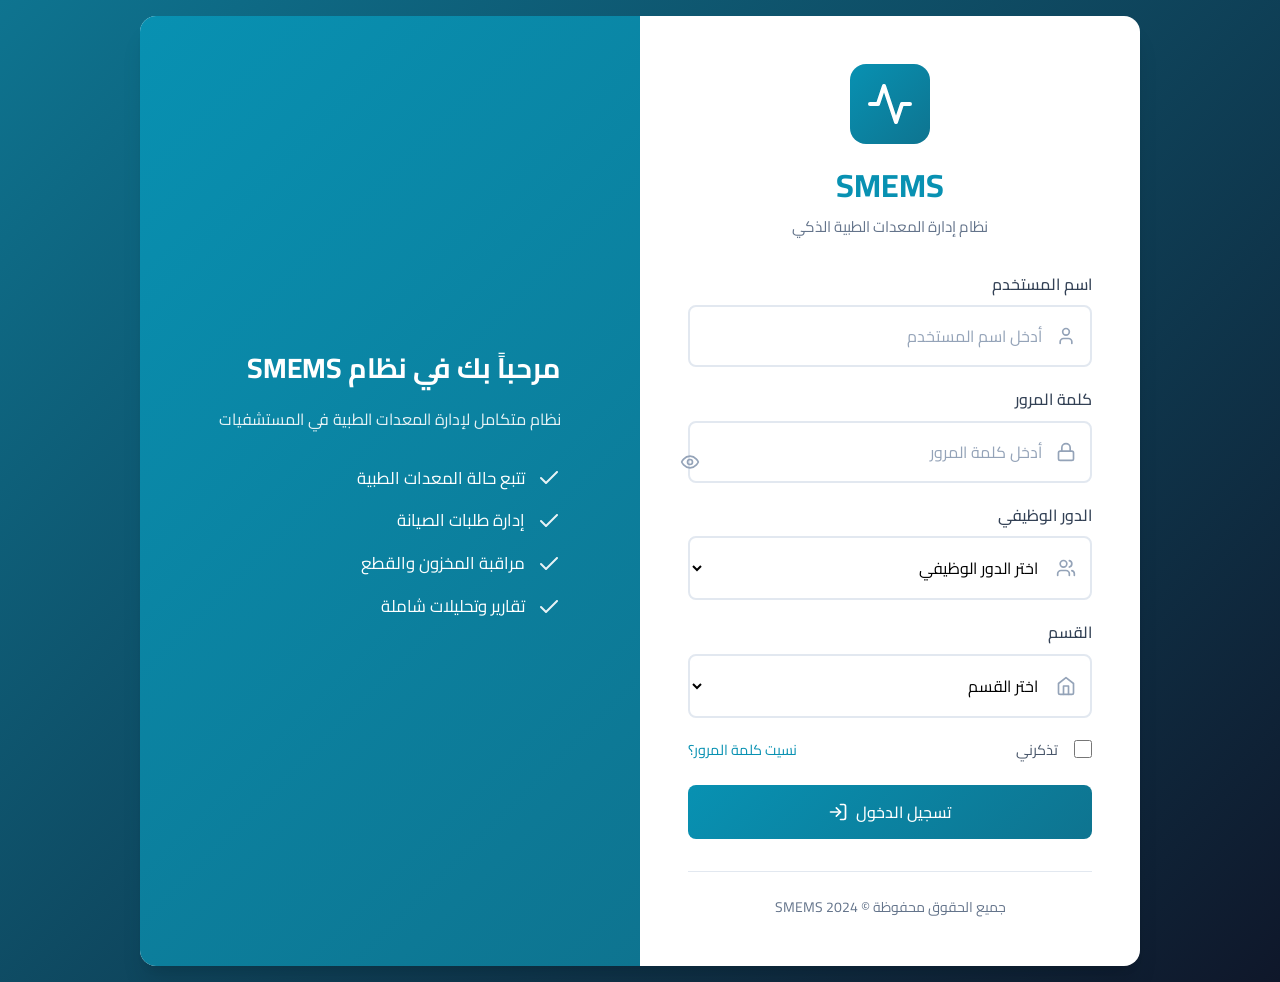
==== b_2g95BIPYemA/public/index.html @ 540f0606 "Add files via upload" ====
<!DOCTYPE html>
<html lang="ar" dir="rtl">
<head>
    <meta charset="UTF-8">
    <meta name="viewport" content="width=device-width, initial-scale=1.0">
    <title>SMEMS - نظام إدارة المعدات الطبية الذكي</title>
    <link rel="stylesheet" href="style.css">
    <link href="https://fonts.googleapis.com/css2?family=Cairo:wght@300;400;500;600;700&display=swap" rel="stylesheet">
</head>
<body class="login-page">
    <div class="login-container">
        <div class="login-card">
            <div class="login-header">
                <div class="logo">
                    <svg xmlns="http://www.w3.org/2000/svg" width="48" height="48" viewBox="0 0 24 24" fill="none" stroke="currentColor" stroke-width="2" stroke-linecap="round" stroke-linejoin="round">
                        <path d="M22 12h-4l-3 9L9 3l-3 9H2"/>
                    </svg>
                </div>
                <h1>SMEMS</h1>
                <p>نظام إدارة المعدات الطبية الذكي</p>
            </div>
            
            <form id="loginForm" class="login-form">
                <div class="form-group">
                    <label for="username">اسم المستخدم</label>
                    <div class="input-wrapper">
                        <svg xmlns="http://www.w3.org/2000/svg" width="20" height="20" viewBox="0 0 24 24" fill="none" stroke="currentColor" stroke-width="2" stroke-linecap="round" stroke-linejoin="round">
                            <path d="M19 21v-2a4 4 0 0 0-4-4H9a4 4 0 0 0-4 4v2"/>
                            <circle cx="12" cy="7" r="4"/>
                        </svg>
                        <input type="text" id="username" name="username" placeholder="أدخل اسم المستخدم" required>
                    </div>
                </div>
                
                <div class="form-group">
                    <label for="password">كلمة المرور</label>
                    <div class="input-wrapper">
                        <svg xmlns="http://www.w3.org/2000/svg" width="20" height="20" viewBox="0 0 24 24" fill="none" stroke="currentColor" stroke-width="2" stroke-linecap="round" stroke-linejoin="round">
                            <rect width="18" height="11" x="3" y="11" rx="2" ry="2"/>
                            <path d="M7 11V7a5 5 0 0 1 10 0v4"/>
                        </svg>
                        <input type="password" id="password" name="password" placeholder="أدخل كلمة المرور" required>
                        <button type="button" class="toggle-password" onclick="togglePassword()">
                            <svg xmlns="http://www.w3.org/2000/svg" width="20" height="20" viewBox="0 0 24 24" fill="none" stroke="currentColor" stroke-width="2" stroke-linecap="round" stroke-linejoin="round" class="eye-icon">
                                <path d="M2 12s3-7 10-7 10 7 10 7-3 7-10 7-10-7-10-7Z"/>
                                <circle cx="12" cy="12" r="3"/>
                            </svg>
                        </button>
                    </div>
                </div>
                
                <div class="form-group">
                    <label for="role">الدور الوظيفي</label>
                    <div class="input-wrapper">
                        <svg xmlns="http://www.w3.org/2000/svg" width="20" height="20" viewBox="0 0 24 24" fill="none" stroke="currentColor" stroke-width="2" stroke-linecap="round" stroke-linejoin="round">
                            <path d="M16 21v-2a4 4 0 0 0-4-4H6a4 4 0 0 0-4 4v2"/>
                            <circle cx="9" cy="7" r="4"/>
                            <path d="M22 21v-2a4 4 0 0 0-3-3.87"/>
                            <path d="M16 3.13a4 4 0 0 1 0 7.75"/>
                        </svg>
                        <select id="role" name="role" required>
                            <option value="">اختر الدور الوظيفي</option>
                            <option value="medical_staff">الطاقم الطبي</option>
                            <option value="engineer">مهندس الصيانة</option>
                            <option value="admin">مدير النظام</option>
                            <option value="inventory_manager">مدير المخزون</option>
                        </select>
                    </div>
                </div>
                
                <div class="form-group">
                    <label for="department">القسم</label>
                    <div class="input-wrapper">
                        <svg xmlns="http://www.w3.org/2000/svg" width="20" height="20" viewBox="0 0 24 24" fill="none" stroke="currentColor" stroke-width="2" stroke-linecap="round" stroke-linejoin="round">
                            <path d="M3 9l9-7 9 7v11a2 2 0 0 1-2 2H5a2 2 0 0 1-2-2z"/>
                            <polyline points="9 22 9 12 15 12 15 22"/>
                        </svg>
                        <select id="department" name="department" required>
                            <option value="">اختر القسم</option>
                            <option value="cardiology">قسم القلب</option>
                            <option value="radiology">قسم الأشعة</option>
                            <option value="icu">العناية المركزة</option>
                            <option value="emergency">الطوارئ</option>
                            <option value="surgery">الجراحة</option>
                            <option value="laboratory">المختبر</option>
                        </select>
                    </div>
                </div>
                
                <div class="form-options">
                    <label class="checkbox-wrapper">
                        <input type="checkbox" id="remember">
                        <span class="checkmark"></span>
                        تذكرني
                    </label>
                    <a href="#" class="forgot-password">نسيت كلمة المرور؟</a>
                </div>
                
                <button type="submit" class="btn btn-primary btn-block">
                    <span>تسجيل الدخول</span>
                    <svg xmlns="http://www.w3.org/2000/svg" width="20" height="20" viewBox="0 0 24 24" fill="none" stroke="currentColor" stroke-width="2" stroke-linecap="round" stroke-linejoin="round">
                        <path d="M15 3h4a2 2 0 0 1 2 2v14a2 2 0 0 1-2 2h-4"/>
                        <polyline points="10 17 15 12 10 7"/>
                        <line x1="15" x2="3" y1="12" y2="12"/>
                    </svg>
                </button>
            </form>
            
            <div class="login-footer">
                <p>جميع الحقوق محفوظة &copy; 2024 SMEMS</p>
            </div>
        </div>
        
        <div class="login-info">
            <div class="info-content">
                <h2>مرحباً بك في نظام SMEMS</h2>
                <p>نظام متكامل لإدارة المعدات الطبية في المستشفيات</p>
                <ul class="features-list">
                    <li>
                        <svg xmlns="http://www.w3.org/2000/svg" width="24" height="24" viewBox="0 0 24 24" fill="none" stroke="currentColor" stroke-width="2" stroke-linecap="round" stroke-linejoin="round">
                            <polyline points="20 6 9 17 4 12"/>
                        </svg>
                        <span>تتبع حالة المعدات الطبية</span>
                    </li>
                    <li>
                        <svg xmlns="http://www.w3.org/2000/svg" width="24" height="24" viewBox="0 0 24 24" fill="none" stroke="currentColor" stroke-width="2" stroke-linecap="round" stroke-linejoin="round">
                            <polyline points="20 6 9 17 4 12"/>
                        </svg>
                        <span>إدارة طلبات الصيانة</span>
                    </li>
                    <li>
                        <svg xmlns="http://www.w3.org/2000/svg" width="24" height="24" viewBox="0 0 24 24" fill="none" stroke="currentColor" stroke-width="2" stroke-linecap="round" stroke-linejoin="round">
                            <polyline points="20 6 9 17 4 12"/>
                        </svg>
                        <span>مراقبة المخزون والقطع</span>
                    </li>
                    <li>
                        <svg xmlns="http://www.w3.org/2000/svg" width="24" height="24" viewBox="0 0 24 24" fill="none" stroke="currentColor" stroke-width="2" stroke-linecap="round" stroke-linejoin="round">
                            <polyline points="20 6 9 17 4 12"/>
                        </svg>
                        <span>تقارير وتحليلات شاملة</span>
                    </li>
                </ul>
            </div>
        </div>
    </div>
    
    <div id="toast" class="toast"></div>
    
    <script src="apiService.js"></script>
    <script src="script.js"></script>
</body>
</html>
---- b_2g95BIPYemA/public/style.css ----
/**
 * SMEMS - Smart Medical Equipment Management System
 * Main Stylesheet
 */

/* ==================== CSS VARIABLES ==================== */
:root {
    /* Primary Colors */
    --primary-color: #0891b2;
    --primary-dark: #0e7490;
    --primary-light: #22d3ee;
    
    /* Secondary Colors */
    --secondary-color: #64748b;
    --secondary-dark: #475569;
    --secondary-light: #94a3b8;
    
    /* Status Colors */
    --success-color: #10b981;
    --success-light: #d1fae5;
    --warning-color: #f59e0b;
    --warning-light: #fef3c7;
    --danger-color: #ef4444;
    --danger-light: #fee2e2;
    --info-color: #3b82f6;
    --info-light: #dbeafe;
    
    /* Neutral Colors */
    --white: #ffffff;
    --gray-50: #f8fafc;
    --gray-100: #f1f5f9;
    --gray-200: #e2e8f0;
    --gray-300: #cbd5e1;
    --gray-400: #94a3b8;
    --gray-500: #64748b;
    --gray-600: #475569;
    --gray-700: #334155;
    --gray-800: #1e293b;
    --gray-900: #0f172a;
    
    /* Layout */
    --sidebar-width: 280px;
    --sidebar-collapsed-width: 80px;
    --header-height: 70px;
    
    /* Typography */
    --font-family: 'Cairo', sans-serif;
    
    /* Shadows */
    --shadow-sm: 0 1px 2px 0 rgb(0 0 0 / 0.05);
    --shadow: 0 1px 3px 0 rgb(0 0 0 / 0.1), 0 1px 2px -1px rgb(0 0 0 / 0.1);
    --shadow-md: 0 4px 6px -1px rgb(0 0 0 / 0.1), 0 2px 4px -2px rgb(0 0 0 / 0.1);
    --shadow-lg: 0 10px 15px -3px rgb(0 0 0 / 0.1), 0 4px 6px -4px rgb(0 0 0 / 0.1);
    --shadow-xl: 0 20px 25px -5px rgb(0 0 0 / 0.1), 0 8px 10px -6px rgb(0 0 0 / 0.1);
    
    /* Border Radius */
    --radius-sm: 4px;
    --radius: 8px;
    --radius-md: 12px;
    --radius-lg: 16px;
    --radius-xl: 24px;
    
    /* Transitions */
    --transition-fast: 150ms ease;
    --transition: 200ms ease;
    --transition-slow: 300ms ease;
}

/* ==================== RESET & BASE ==================== */
*, *::before, *::after {
    box-sizing: border-box;
    margin: 0;
    padding: 0;
}

html {
    font-size: 16px;
    scroll-behavior: smooth;
}

body {
    font-family: var(--font-family);
    background-color: var(--gray-100);
    color: var(--gray-800);
    line-height: 1.6;
    min-height: 100vh;
}

a {
    text-decoration: none;
    color: inherit;
}

ul, ol {
    list-style: none;
}

img {
    max-width: 100%;
    height: auto;
}

button {
    font-family: inherit;
    cursor: pointer;
    border: none;
    background: none;
}

input, select, textarea {
    font-family: inherit;
    font-size: inherit;
}

/* ==================== UTILITY CLASSES ==================== */
.text-center { text-align: center; }
.text-right { text-align: right; }
.text-left { text-align: left; }

.font-bold { font-weight: 700; }
.font-semibold { font-weight: 600; }
.font-medium { font-weight: 500; }

.text-sm { font-size: 0.875rem; }
.text-lg { font-size: 1.125rem; }
.text-xl { font-size: 1.25rem; }
.text-2xl { font-size: 1.5rem; }

.text-primary { color: var(--primary-color); }
.text-success { color: var(--success-color); }
.text-warning { color: var(--warning-color); }
.text-danger { color: var(--danger-color); }
.text-muted { color: var(--gray-500); }

.mb-1 { margin-bottom: 0.25rem; }
.mb-2 { margin-bottom: 0.5rem; }
.mb-3 { margin-bottom: 0.75rem; }
.mb-4 { margin-bottom: 1rem; }
.mb-6 { margin-bottom: 1.5rem; }
.mb-8 { margin-bottom: 2rem; }

.mt-1 { margin-top: 0.25rem; }
.mt-2 { margin-top: 0.5rem; }
.mt-3 { margin-top: 0.75rem; }
.mt-4 { margin-top: 1rem; }

.flex { display: flex; }
.flex-col { flex-direction: column; }
.items-center { align-items: center; }
.justify-center { justify-content: center; }
.justify-between { justify-content: space-between; }
.gap-2 { gap: 0.5rem; }
.gap-3 { gap: 0.75rem; }
.gap-4 { gap: 1rem; }

.hidden { display: none !important; }

/* ==================== LOGIN PAGE ==================== */
.login-page {
    min-height: 100vh;
    display: flex;
    align-items: center;
    justify-content: center;
    background: linear-gradient(135deg, var(--primary-dark) 0%, var(--gray-900) 100%);
    padding: 1rem;
}

.login-container {
    display: flex;
    width: 100%;
    max-width: 1000px;
    background: var(--white);
    border-radius: var(--radius-lg);
    box-shadow: var(--shadow-xl);
    overflow: hidden;
}

.login-card {
    flex: 1;
    padding: 3rem;
    display: flex;
    flex-direction: column;
}

.login-header {
    text-align: center;
    margin-bottom: 2rem;
}

.login-header .logo {
    width: 80px;
    height: 80px;
    background: linear-gradient(135deg, var(--primary-color) 0%, var(--primary-dark) 100%);
    border-radius: var(--radius-lg);
    display: flex;
    align-items: center;
    justify-content: center;
    margin: 0 auto 1rem;
    color: var(--white);
}

.login-header h1 {
    font-size: 2rem;
    color: var(--primary-color);
    margin-bottom: 0.25rem;
}

.login-header p {
    color: var(--gray-500);
    font-size: 0.95rem;
}

.login-form {
    flex: 1;
}

.form-group {
    margin-bottom: 1.25rem;
}

.form-group label {
    display: block;
    margin-bottom: 0.5rem;
    font-weight: 500;
    color: var(--gray-700);
}

.input-wrapper {
    position: relative;
    display: flex;
    align-items: center;
}

.input-wrapper svg {
    position: absolute;
    right: 1rem;
    color: var(--gray-400);
    pointer-events: none;
}

.input-wrapper input,
.input-wrapper select {
    width: 100%;
    padding: 0.875rem 1rem;
    padding-right: 3rem;
    border: 2px solid var(--gray-200);
    border-radius: var(--radius);
    font-size: 1rem;
    transition: all var(--transition);
    background-color: var(--white);
}

.input-wrapper input:focus,
.input-wrapper select:focus {
    outline: none;
    border-color: var(--primary-color);
    box-shadow: 0 0 0 3px var(--primary-light);
}

.input-wrapper input::placeholder {
    color: var(--gray-400);
}

.toggle-password {
    position: absolute;
    left: 0.75rem;
    right: auto;
    padding: 0.5rem;
    color: var(--gray-400);
    transition: color var(--transition);
}

.toggle-password:hover {
    color: var(--gray-600);
}

.form-options {
    display: flex;
    justify-content: space-between;
    align-items: center;
    margin-bottom: 1.5rem;
}

.checkbox-wrapper {
    display: flex;
    align-items: center;
    gap: 0.5rem;
    cursor: pointer;
    font-size: 0.9rem;
    color: var(--gray-600);
}

.checkbox-wrapper input[type="checkbox"] {
    width: 18px;
    height: 18px;
    accent-color: var(--primary-color);
}

.forgot-password {
    color: var(--primary-color);
    font-size: 0.9rem;
    transition: color var(--transition);
}

.forgot-password:hover {
    color: var(--primary-dark);
}

.login-footer {
    margin-top: 2rem;
    text-align: center;
    padding-top: 1.5rem;
    border-top: 1px solid var(--gray-200);
}

.login-footer p {
    font-size: 0.875rem;
    color: var(--gray-500);
}

.login-info {
    flex: 1;
    background: linear-gradient(135deg, var(--primary-color) 0%, var(--primary-dark) 100%);
    padding: 3rem;
    display: flex;
    align-items: center;
    justify-content: center;
    color: var(--white);
}

.info-content h2 {
    font-size: 1.75rem;
    margin-bottom: 1rem;
}

.info-content p {
    opacity: 0.9;
    margin-bottom: 2rem;
}

.features-list li {
    display: flex;
    align-items: center;
    gap: 0.75rem;
    margin-bottom: 1rem;
    font-size: 1.05rem;
}

.features-list svg {
    flex-shrink: 0;
    opacity: 0.9;
}

/* ==================== BUTTONS ==================== */
.btn {
    display: inline-flex;
    align-items: center;
    justify-content: center;
    gap: 0.5rem;
    padding: 0.75rem 1.5rem;
    font-size: 1rem;
    font-weight: 500;
    border-radius: var(--radius);
    transition: all var(--transition);
    cursor: pointer;
    border: none;
}

.btn-sm {
    padding: 0.5rem 1rem;
    font-size: 0.875rem;
}

.btn-lg {
    padding: 1rem 2rem;
    font-size: 1.125rem;
}

.btn-primary {
    background: linear-gradient(135deg, var(--primary-color) 0%, var(--primary-dark) 100%);
    color: var(--white);
}

.btn-primary:hover {
    transform: translateY(-2px);
    box-shadow: var(--shadow-md);
}

.btn-secondary {
    background-color: var(--gray-200);
    color: var(--gray-700);
}

.btn-secondary:hover {
    background-color: var(--gray-300);
}

.btn-success {
    background-color: var(--success-color);
    color: var(--white);
}

.btn-success:hover {
    background-color: #059669;
}

.btn-warning {
    background-color: var(--warning-color);
    color: var(--white);
}

.btn-warning:hover {
    background-color: #d97706;
}

.btn-danger {
    background-color: var(--danger-color);
    color: var(--white);
}

.btn-danger:hover {
    background-color: #dc2626;
}

.btn-outline {
    background-color: transparent;
    border: 2px solid var(--primary-color);
    color: var(--primary-color);
}

.btn-outline:hover {
    background-color: var(--primary-color);
    color: var(--white);
}

.btn-ghost {
    background-color: transparent;
    color: var(--gray-600);
}

.btn-ghost:hover {
    background-color: var(--gray-100);
}

.btn-block {
    width: 100%;
}

.btn-icon {
    width: 40px;
    height: 40px;
    padding: 0;
    border-radius: var(--radius);
}

.btn-icon.btn-sm {
    width: 32px;
    height: 32px;
}

.btn:disabled {
    opacity: 0.6;
    cursor: not-allowed;
}

/* ==================== DASHBOARD LAYOUT ==================== */
.dashboard-layout {
    display: flex;
    min-height: 100vh;
}

/* Sidebar */
.sidebar {
    width: var(--sidebar-width);
    background: linear-gradient(180deg, var(--gray-900) 0%, var(--gray-800) 100%);
    color: var(--white);
    position: fixed;
    top: 0;
    right: 0;
    height: 100vh;
    display: flex;
    flex-direction: column;
    z-index: 100;
    transition: width var(--transition-slow);
}

.sidebar.collapsed {
    width: var(--sidebar-collapsed-width);
}

.sidebar-header {
    padding: 1.5rem;
    display: flex;
    align-items: center;
    gap: 1rem;
    border-bottom: 1px solid rgba(255,255,255,0.1);
}

.sidebar-logo {
    width: 48px;
    height: 48px;
    background: linear-gradient(135deg, var(--primary-color) 0%, var(--primary-light) 100%);
    border-radius: var(--radius);
    display: flex;
    align-items: center;
    justify-content: center;
    flex-shrink: 0;
}

.sidebar-logo svg {
    width: 28px;
    height: 28px;
}

.sidebar-brand {
    overflow: hidden;
}

.sidebar-brand h2 {
    font-size: 1.25rem;
    font-weight: 700;
    white-space: nowrap;
}

.sidebar-brand span {
    font-size: 0.75rem;
    opacity: 0.7;
    white-space: nowrap;
}

.sidebar.collapsed .sidebar-brand {
    display: none;
}

.sidebar-nav {
    flex: 1;
    padding: 1rem 0;
    overflow-y: auto;
}

.nav-section {
    margin-bottom: 1.5rem;
}

.nav-section-title {
    padding: 0.5rem 1.5rem;
    font-size: 0.7rem;
    text-transform: uppercase;
    letter-spacing: 0.1em;
    color: var(--gray-500);
    white-space: nowrap;
}

.sidebar.collapsed .nav-section-title {
    display: none;
}

.nav-item {
    display: flex;
    align-items: center;
    gap: 0.75rem;
    padding: 0.875rem 1.5rem;
    color: var(--gray-400);
    transition: all var(--transition);
    cursor: pointer;
    position: relative;
    white-space: nowrap;
}

.nav-item:hover {
    color: var(--white);
    background-color: rgba(255,255,255,0.05);
}

.nav-item.active {
    color: var(--white);
    background-color: rgba(8, 145, 178, 0.2);
}

.nav-item.active::before {
    content: '';
    position: absolute;
    right: 0;
    top: 0;
    bottom: 0;
    width: 4px;
    background-color: var(--primary-color);
    border-radius: 0 var(--radius-sm) var(--radius-sm) 0;
}

.nav-item svg {
    width: 22px;
    height: 22px;
    flex-shrink: 0;
}

.nav-item span {
    flex: 1;
}

.nav-badge {
    background-color: var(--danger-color);
    color: var(--white);
    font-size: 0.7rem;
    padding: 0.125rem 0.5rem;
    border-radius: 10px;
    font-weight: 600;
}

.sidebar.collapsed .nav-item span,
.sidebar.collapsed .nav-badge {
    display: none;
}

.sidebar-footer {
    padding: 1rem 1.5rem;
    border-top: 1px solid rgba(255,255,255,0.1);
}

.user-info {
    display: flex;
    align-items: center;
    gap: 0.75rem;
}

.user-avatar {
    width: 40px;
    height: 40px;
    background: linear-gradient(135deg, var(--primary-color) 0%, var(--primary-light) 100%);
    border-radius: 50%;
    display: flex;
    align-items: center;
    justify-content: center;
    font-weight: 600;
    flex-shrink: 0;
}

.user-details {
    flex: 1;
    overflow: hidden;
}

.user-details h4 {
    font-size: 0.9rem;
    font-weight: 600;
    white-space: nowrap;
    overflow: hidden;
    text-overflow: ellipsis;
}

.user-details span {
    font-size: 0.75rem;
    color: var(--gray-400);
}

.sidebar.collapsed .user-details {
    display: none;
}

/* Main Content */
.main-content {
    flex: 1;
    margin-right: var(--sidebar-width);
    min-height: 100vh;
    transition: margin-right var(--transition-slow);
}

.sidebar.collapsed ~ .main-content {
    margin-right: var(--sidebar-collapsed-width);
}

/* Header */
.header {
    background-color: var(--white);
    height: var(--header-height);
    padding: 0 2rem;
    display: flex;
    align-items: center;
    justify-content: space-between;
    box-shadow: var(--shadow-sm);
    position: sticky;
    top: 0;
    z-index: 50;
}

.header-right {
    display: flex;
    align-items: center;
    gap: 1rem;
}

.menu-toggle {
    display: none;
    background: none;
    border: none;
    padding: 0.5rem;
    cursor: pointer;
    color: var(--gray-600);
}

.header-info h1 {
    font-size: 1.25rem;
    color: var(--gray-800);
}

.header-info p {
    font-size: 0.875rem;
    color: var(--gray-500);
}

.header-left {
    display: flex;
    align-items: center;
    gap: 0.75rem;
}

.header-search {
    position: relative;
    width: 300px;
}

.header-search input {
    width: 100%;
    padding: 0.625rem 1rem;
    padding-right: 2.5rem;
    border: 1px solid var(--gray-200);
    border-radius: var(--radius);
    background-color: var(--gray-50);
    transition: all var(--transition);
}

.header-search input:focus {
    outline: none;
    background-color: var(--white);
    border-color: var(--primary-color);
}

.header-search svg {
    position: absolute;
    right: 0.75rem;
    top: 50%;
    transform: translateY(-50%);
    color: var(--gray-400);
    pointer-events: none;
}

.notification-btn {
    position: relative;
}

.notification-badge {
    position: absolute;
    top: -4px;
    right: -4px;
    width: 18px;
    height: 18px;
    background-color: var(--danger-color);
    color: var(--white);
    font-size: 0.65rem;
    font-weight: 600;
    border-radius: 50%;
    display: flex;
    align-items: center;
    justify-content: center;
}

.header-user {
    display: flex;
    align-items: center;
    gap: 0.75rem;
    padding: 0.5rem;
    border-radius: var(--radius);
    cursor: pointer;
    transition: background-color var(--transition);
}

.header-user:hover {
    background-color: var(--gray-100);
}

.header-user-avatar {
    width: 40px;
    height: 40px;
    background: linear-gradient(135deg, var(--primary-color) 0%, var(--primary-dark) 100%);
    border-radius: 50%;
    display: flex;
    align-items: center;
    justify-content: center;
    color: var(--white);
    font-weight: 600;
}

.header-user-info {
    text-align: right;
}

.header-user-info h4 {
    font-size: 0.9rem;
    font-weight: 600;
    color: var(--gray-800);
}

.header-user-info span {
    font-size: 0.75rem;
    color: var(--gray-500);
}

/* Page Content */
.page-content {
    padding: 2rem;
}

/* ==================== CARDS ==================== */
.card {
    background-color: var(--white);
    border-radius: var(--radius-md);
    box-shadow: var(--shadow);
    overflow: hidden;
}

.card-header {
    padding: 1.25rem 1.5rem;
    border-bottom: 1px solid var(--gray-100);
    display: flex;
    align-items: center;
    justify-content: space-between;
}

.card-title {
    font-size: 1.1rem;
    font-weight: 600;
    color: var(--gray-800);
    display: flex;
    align-items: center;
    gap: 0.5rem;
}

.card-body {
    padding: 1.5rem;
}

.card-footer {
    padding: 1rem 1.5rem;
    border-top: 1px solid var(--gray-100);
    background-color: var(--gray-50);
}

/* KPI Cards */
.kpi-grid {
    display: grid;
    grid-template-columns: repeat(auto-fit, minmax(240px, 1fr));
    gap: 1.5rem;
    margin-bottom: 2rem;
}

.kpi-card {
    background-color: var(--white);
    border-radius: var(--radius-md);
    padding: 1.5rem;
    display: flex;
    align-items: flex-start;
    gap: 1rem;
    box-shadow: var(--shadow);
    transition: transform var(--transition), box-shadow var(--transition);
}

.kpi-card:hover {
    transform: translateY(-2px);
    box-shadow: var(--shadow-md);
}

.kpi-icon {
    width: 56px;
    height: 56px;
    border-radius: var(--radius);
    display: flex;
    align-items: center;
    justify-content: center;
    flex-shrink: 0;
}

.kpi-icon svg {
    width: 28px;
    height: 28px;
}

.kpi-icon.primary {
    background-color: var(--info-light);
    color: var(--info-color);
}

.kpi-icon.success {
    background-color: var(--success-light);
    color: var(--success-color);
}

.kpi-icon.warning {
    background-color: var(--warning-light);
    color: var(--warning-color);
}

.kpi-icon.danger {
    background-color: var(--danger-light);
    color: var(--danger-color);
}

.kpi-content h3 {
    font-size: 1.75rem;
    font-weight: 700;
    color: var(--gray-800);
    line-height: 1.2;
}

.kpi-content p {
    font-size: 0.9rem;
    color: var(--gray-500);
    margin-top: 0.25rem;
}

.kpi-trend {
    display: flex;
    align-items: center;
    gap: 0.25rem;
    margin-top: 0.5rem;
    font-size: 0.8rem;
    font-weight: 500;
}

.kpi-trend.up {
    color: var(--success-color);
}

.kpi-trend.down {
    color: var(--danger-color);
}

/* ==================== TABLES ==================== */
.table-wrapper {
    overflow-x: auto;
}

.table {
    width: 100%;
    border-collapse: collapse;
}

.table th,
.table td {
    padding: 1rem 1.25rem;
    text-align: right;
    white-space: nowrap;
}

.table th {
    background-color: var(--gray-50);
    font-weight: 600;
    color: var(--gray-700);
    font-size: 0.875rem;
    border-bottom: 2px solid var(--gray-200);
}

.table td {
    border-bottom: 1px solid var(--gray-100);
    color: var(--gray-700);
}

.table tbody tr {
    transition: background-color var(--transition);
}

.table tbody tr:hover {
    background-color: var(--gray-50);
}

.table-actions {
    display: flex;
    gap: 0.5rem;
}

/* ==================== BADGES ==================== */
.badge {
    display: inline-flex;
    align-items: center;
    gap: 0.25rem;
    padding: 0.25rem 0.75rem;
    font-size: 0.75rem;
    font-weight: 600;
    border-radius: 20px;
}

.badge-success {
    background-color: var(--success-light);
    color: var(--success-color);
}

.badge-warning {
    background-color: var(--warning-light);
    color: #92400e;
}

.badge-danger {
    background-color: var(--danger-light);
    color: var(--danger-color);
}

.badge-info {
    background-color: var(--info-light);
    color: var(--info-color);
}

.badge-secondary {
    background-color: var(--gray-200);
    color: var(--gray-600);
}

/* Status Dot */
.status-dot {
    display: inline-flex;
    align-items: center;
    gap: 0.5rem;
}

.status-dot::before {
    content: '';
    width: 10px;
    height: 10px;
    border-radius: 50%;
    flex-shrink: 0;
}

.status-dot.operational::before {
    background-color: var(--success-color);
    box-shadow: 0 0 0 3px var(--success-light);
}

.status-dot.maintenance::before {
    background-color: var(--warning-color);
    box-shadow: 0 0 0 3px var(--warning-light);
}

.status-dot.out_of_service::before {
    background-color: var(--danger-color);
    box-shadow: 0 0 0 3px var(--danger-light);
}

/* ==================== MODALS ==================== */
.modal-overlay {
    position: fixed;
    top: 0;
    left: 0;
    right: 0;
    bottom: 0;
    background-color: rgba(0, 0, 0, 0.5);
    display: flex;
    align-items: center;
    justify-content: center;
    z-index: 1000;
    padding: 1rem;
    opacity: 0;
    visibility: hidden;
    transition: all var(--transition);
}

.modal-overlay.active {
    opacity: 1;
    visibility: visible;
}

.modal {
    background-color: var(--white);
    border-radius: var(--radius-lg);
    width: 100%;
    max-width: 600px;
    max-height: 90vh;
    overflow: hidden;
    display: flex;
    flex-direction: column;
    transform: scale(0.95) translateY(20px);
    transition: transform var(--transition);
}

.modal-overlay.active .modal {
    transform: scale(1) translateY(0);
}

.modal.modal-lg {
    max-width: 800px;
}

.modal.modal-sm {
    max-width: 400px;
}

.modal-header {
    padding: 1.5rem;
    border-bottom: 1px solid var(--gray-200);
    display: flex;
    align-items: center;
    justify-content: space-between;
}

.modal-title {
    font-size: 1.25rem;
    font-weight: 600;
    color: var(--gray-800);
    display: flex;
    align-items: center;
    gap: 0.5rem;
}

.modal-close {
    width: 36px;
    height: 36px;
    border-radius: var(--radius);
    display: flex;
    align-items: center;
    justify-content: center;
    color: var(--gray-500);
    transition: all var(--transition);
}

.modal-close:hover {
    background-color: var(--gray-100);
    color: var(--gray-700);
}

.modal-body {
    padding: 1.5rem;
    overflow-y: auto;
    flex: 1;
}

.modal-footer {
    padding: 1rem 1.5rem;
    border-top: 1px solid var(--gray-200);
    display: flex;
    justify-content: flex-end;
    gap: 0.75rem;
    background-color: var(--gray-50);
}

/* ==================== FORMS ==================== */
.form-row {
    display: grid;
    grid-template-columns: repeat(2, 1fr);
    gap: 1rem;
}

.form-group {
    margin-bottom: 1.25rem;
}

.form-group.full-width {
    grid-column: span 2;
}

.form-label {
    display: block;
    margin-bottom: 0.5rem;
    font-weight: 500;
    color: var(--gray-700);
    font-size: 0.9rem;
}

.form-label.required::after {
    content: '*';
    color: var(--danger-color);
    margin-right: 0.25rem;
}

.form-control {
    width: 100%;
    padding: 0.75rem 1rem;
    border: 2px solid var(--gray-200);
    border-radius: var(--radius);
    font-size: 0.95rem;
    transition: all var(--transition);
    background-color: var(--white);
}

.form-control:focus {
    outline: none;
    border-color: var(--primary-color);
    box-shadow: 0 0 0 3px rgba(8, 145, 178, 0.1);
}

.form-control::placeholder {
    color: var(--gray-400);
}

.form-control:disabled {
    background-color: var(--gray-100);
    cursor: not-allowed;
}

textarea.form-control {
    min-height: 100px;
    resize: vertical;
}

.form-hint {
    font-size: 0.8rem;
    color: var(--gray-500);
    margin-top: 0.25rem;
}

.form-error {
    font-size: 0.8rem;
    color: var(--danger-color);
    margin-top: 0.25rem;
}

/* Radio & Checkbox */
.radio-group,
.checkbox-group {
    display: flex;
    gap: 1.5rem;
}

.radio-item,
.checkbox-item {
    display: flex;
    align-items: center;
    gap: 0.5rem;
    cursor: pointer;
}

.radio-item input,
.checkbox-item input {
    width: 18px;
    height: 18px;
    accent-color: var(--primary-color);
}

/* File Upload */
.file-upload {
    border: 2px dashed var(--gray-300);
    border-radius: var(--radius);
    padding: 2rem;
    text-align: center;
    cursor: pointer;
    transition: all var(--transition);
}

.file-upload:hover {
    border-color: var(--primary-color);
    background-color: var(--gray-50);
}

.file-upload svg {
    width: 48px;
    height: 48px;
    color: var(--gray-400);
    margin-bottom: 0.5rem;
}

.file-upload p {
    color: var(--gray-600);
    font-size: 0.9rem;
}

.file-upload span {
    color: var(--primary-color);
    font-weight: 500;
}

/* ==================== FILTERS ==================== */
.filters-bar {
    display: flex;
    flex-wrap: wrap;
    gap: 1rem;
    margin-bottom: 1.5rem;
    padding: 1rem;
    background-color: var(--gray-50);
    border-radius: var(--radius);
}

.filter-group {
    display: flex;
    align-items: center;
    gap: 0.5rem;
}

.filter-group label {
    font-size: 0.875rem;
    color: var(--gray-600);
    white-space: nowrap;
}

.filter-group select,
.filter-group input {
    padding: 0.5rem 0.75rem;
    border: 1px solid var(--gray-200);
    border-radius: var(--radius);
    font-size: 0.875rem;
    background-color: var(--white);
}

.filter-group select:focus,
.filter-group input:focus {
    outline: none;
    border-color: var(--primary-color);
}

.search-input {
    position: relative;
    flex: 1;
    min-width: 200px;
}

.search-input input {
    width: 100%;
    padding: 0.5rem 1rem;
    padding-right: 2.5rem;
    border: 1px solid var(--gray-200);
    border-radius: var(--radius);
    background-color: var(--white);
}

.search-input svg {
    position: absolute;
    right: 0.75rem;
    top: 50%;
    transform: translateY(-50%);
    color: var(--gray-400);
    pointer-events: none;
}

/* ==================== NOTIFICATIONS DROPDOWN ==================== */
.notifications-dropdown {
    position: absolute;
    top: 100%;
    left: 0;
    width: 360px;
    background-color: var(--white);
    border-radius: var(--radius-md);
    box-shadow: var(--shadow-lg);
    z-index: 100;
    opacity: 0;
    visibility: hidden;
    transform: translateY(10px);
    transition: all var(--transition);
}

.notifications-dropdown.active {
    opacity: 1;
    visibility: visible;
    transform: translateY(0);
}

.notifications-header {
    padding: 1rem 1.25rem;
    border-bottom: 1px solid var(--gray-200);
    display: flex;
    justify-content: space-between;
    align-items: center;
}

.notifications-header h3 {
    font-size: 1rem;
    font-weight: 600;
}

.notifications-list {
    max-height: 350px;
    overflow-y: auto;
}

.notification-item {
    padding: 1rem 1.25rem;
    display: flex;
    gap: 0.75rem;
    border-bottom: 1px solid var(--gray-100);
    cursor: pointer;
    transition: background-color var(--transition);
}

.notification-item:hover {
    background-color: var(--gray-50);
}

.notification-item.unread {
    background-color: var(--info-light);
}

.notification-icon {
    width: 40px;
    height: 40px;
    border-radius: var(--radius);
    display: flex;
    align-items: center;
    justify-content: center;
    flex-shrink: 0;
}

.notification-icon.maintenance {
    background-color: var(--warning-light);
    color: var(--warning-color);
}

.notification-icon.inventory {
    background-color: var(--danger-light);
    color: var(--danger-color);
}

.notification-icon.device {
    background-color: var(--info-light);
    color: var(--info-color);
}

.notification-content h4 {
    font-size: 0.9rem;
    font-weight: 600;
    color: var(--gray-800);
    margin-bottom: 0.25rem;
}

.notification-content p {
    font-size: 0.8rem;
    color: var(--gray-500);
}

.notification-time {
    font-size: 0.75rem;
    color: var(--gray-400);
    margin-top: 0.25rem;
}

.notifications-footer {
    padding: 0.75rem;
    text-align: center;
    border-top: 1px solid var(--gray-100);
}

/* ==================== TABS ==================== */
.tabs {
    display: flex;
    gap: 0.5rem;
    padding: 0.25rem;
    background-color: var(--gray-100);
    border-radius: var(--radius);
    margin-bottom: 1.5rem;
}

.tab-btn {
    padding: 0.625rem 1.25rem;
    font-size: 0.9rem;
    font-weight: 500;
    color: var(--gray-600);
    background-color: transparent;
    border-radius: var(--radius-sm);
    transition: all var(--transition);
}

.tab-btn:hover {
    color: var(--gray-800);
}

.tab-btn.active {
    background-color: var(--white);
    color: var(--primary-color);
    box-shadow: var(--shadow-sm);
}

.tab-content {
    display: none;
}

.tab-content.active {
    display: block;
}

/* ==================== TIMELINE ==================== */
.timeline {
    position: relative;
    padding-right: 2rem;
}

.timeline::before {
    content: '';
    position: absolute;
    right: 0;
    top: 0;
    bottom: 0;
    width: 2px;
    background-color: var(--gray-200);
}

.timeline-item {
    position: relative;
    padding-bottom: 1.5rem;
    padding-right: 1.5rem;
}

.timeline-item::before {
    content: '';
    position: absolute;
    right: -2rem;
    top: 0.25rem;
    width: 12px;
    height: 12px;
    border-radius: 50%;
    background-color: var(--primary-color);
    border: 3px solid var(--white);
    box-shadow: 0 0 0 2px var(--primary-color);
}

.timeline-date {
    font-size: 0.8rem;
    color: var(--gray-500);
    margin-bottom: 0.25rem;
}

.timeline-title {
    font-weight: 600;
    color: var(--gray-800);
    margin-bottom: 0.25rem;
}

.timeline-desc {
    font-size: 0.9rem;
    color: var(--gray-600);
}

/* ==================== CHARTS ==================== */
.chart-container {
    position: relative;
    height: 300px;
}

.chart-legend {
    display: flex;
    justify-content: center;
    gap: 1.5rem;
    margin-top: 1rem;
}

.legend-item {
    display: flex;
    align-items: center;
    gap: 0.5rem;
    font-size: 0.875rem;
    color: var(--gray-600);
}

.legend-color {
    width: 12px;
    height: 12px;
    border-radius: 3px;
}

/* Simple Bar Chart */
.bar-chart {
    display: flex;
    align-items: flex-end;
    justify-content: space-around;
    height: 200px;
    padding: 1rem 0;
}

.bar-item {
    display: flex;
    flex-direction: column;
    align-items: center;
    gap: 0.5rem;
}

.bar {
    width: 40px;
    background: linear-gradient(to top, var(--primary-color), var(--primary-light));
    border-radius: var(--radius-sm) var(--radius-sm) 0 0;
    transition: height var(--transition-slow);
}

.bar-label {
    font-size: 0.75rem;
    color: var(--gray-600);
    text-align: center;
}

.bar-value {
    font-size: 0.8rem;
    font-weight: 600;
    color: var(--gray-800);
}

/* ==================== EMPTY STATE ==================== */
.empty-state {
    padding: 3rem;
    text-align: center;
}

.empty-state svg {
    width: 80px;
    height: 80px;
    color: var(--gray-300);
    margin-bottom: 1rem;
}

.empty-state h3 {
    font-size: 1.125rem;
    color: var(--gray-700);
    margin-bottom: 0.5rem;
}

.empty-state p {
    color: var(--gray-500);
    margin-bottom: 1.5rem;
}

/* ==================== TOOLTIPS ==================== */
[data-tooltip] {
    position: relative;
}

[data-tooltip]::after {
    content: attr(data-tooltip);
    position: absolute;
    bottom: 100%;
    left: 50%;
    transform: translateX(-50%) translateY(-4px);
    padding: 0.5rem 0.75rem;
    background-color: var(--gray-800);
    color: var(--white);
    font-size: 0.75rem;
    border-radius: var(--radius-sm);
    white-space: nowrap;
    opacity: 0;
    visibility: hidden;
    transition: all var(--transition);
    z-index: 100;
}

[data-tooltip]:hover::after {
    opacity: 1;
    visibility: visible;
    transform: translateX(-50%) translateY(-8px);
}

/* ==================== TOAST ==================== */
.toast {
    position: fixed;
    bottom: 2rem;
    left: 50%;
    transform: translateX(-50%) translateY(100px);
    padding: 1rem 1.5rem;
    background-color: var(--gray-800);
    color: var(--white);
    border-radius: var(--radius);
    box-shadow: var(--shadow-lg);
    display: flex;
    align-items: center;
    gap: 0.75rem;
    opacity: 0;
    visibility: hidden;
    transition: all var(--transition);
    z-index: 2000;
}

.toast.show {
    opacity: 1;
    visibility: visible;
    transform: translateX(-50%) translateY(0);
}

.toast.success {
    background-color: var(--success-color);
}

.toast.error {
    background-color: var(--danger-color);
}

.toast.warning {
    background-color: var(--warning-color);
}

/* ==================== LOADING ==================== */
.loading-overlay {
    position: fixed;
    top: 0;
    left: 0;
    right: 0;
    bottom: 0;
    background-color: rgba(255, 255, 255, 0.9);
    display: flex;
    align-items: center;
    justify-content: center;
    z-index: 3000;
}

.spinner {
    width: 48px;
    height: 48px;
    border: 4px solid var(--gray-200);
    border-top-color: var(--primary-color);
    border-radius: 50%;
    animation: spin 1s linear infinite;
}

@keyframes spin {
    to { transform: rotate(360deg); }
}

.loading-text {
    margin-top: 1rem;
    color: var(--gray-600);
}

/* ==================== USER DROPDOWN ==================== */
.user-dropdown {
    position: relative;
}

.user-dropdown-menu {
    position: absolute;
    top: 100%;
    left: 0;
    width: 200px;
    background-color: var(--white);
    border-radius: var(--radius);
    box-shadow: var(--shadow-lg);
    z-index: 100;
    opacity: 0;
    visibility: hidden;
    transform: translateY(10px);
    transition: all var(--transition);
}

.user-dropdown-menu.active {
    opacity: 1;
    visibility: visible;
    transform: translateY(0);
}

.dropdown-item {
    display: flex;
    align-items: center;
    gap: 0.75rem;
    padding: 0.75rem 1rem;
    color: var(--gray-700);
    transition: all var(--transition);
}

.dropdown-item:hover {
    background-color: var(--gray-50);
}

.dropdown-item.danger {
    color: var(--danger-color);
}

.dropdown-divider {
    height: 1px;
    background-color: var(--gray-200);
    margin: 0.5rem 0;
}

/* ==================== RESPONSIVE ==================== */
@media (max-width: 1024px) {
    .login-info {
        display: none;
    }
    
    .login-container {
        max-width: 480px;
    }
    
    .kpi-grid {
        grid-template-columns: repeat(2, 1fr);
    }
}

@media (max-width: 768px) {
    .sidebar {
        transform: translateX(100%);
        width: var(--sidebar-width);
    }
    
    .sidebar.mobile-open {
        transform: translateX(0);
    }
    
    .main-content {
        margin-right: 0;
    }
    
    .menu-toggle {
        display: block;
    }
    
    .header {
        padding: 0 1rem;
    }
    
    .header-search {
        display: none;
    }
    
    .header-user-info {
        display: none;
    }
    
    .page-content {
        padding: 1rem;
    }
    
    .kpi-grid {
        grid-template-columns: 1fr;
    }
    
    .filters-bar {
        flex-direction: column;
    }
    
    .form-row {
        grid-template-columns: 1fr;
    }
    
    .form-group.full-width {
        grid-column: span 1;
    }
    
    .modal {
        margin: 1rem;
    }
    
    .notifications-dropdown {
        width: 300px;
        right: 0;
        left: auto;
    }
}

@media (max-width: 480px) {
    .login-card {
        padding: 2rem 1.5rem;
    }
    
    .login-header .logo {
        width: 64px;
        height: 64px;
    }
    
    .login-header h1 {
        font-size: 1.5rem;
    }
    
    .table th,
    .table td {
        padding: 0.75rem;
        font-size: 0.875rem;
    }
    
    .btn {
        padding: 0.625rem 1rem;
        font-size: 0.875rem;
    }
}

/* ==================== PRINT STYLES ==================== */
@media print {
    .sidebar,
    .header,
    .filters-bar,
    .btn,
    .modal-overlay {
        display: none !important;
    }
    
    .main-content {
        margin: 0 !important;
    }
    
    .page-content {
        padding: 0 !important;
    }
    
    .card {
        box-shadow: none;
        border: 1px solid var(--gray-300);
    }
}

/* ==================== ANIMATIONS ==================== */
@keyframes fadeIn {
    from {
        opacity: 0;
        transform: translateY(10px);
    }
    to {
        opacity: 1;
        transform: translateY(0);
    }
}

.fade-in {
    animation: fadeIn var(--transition-slow) ease forwards;
}

@keyframes slideIn {
    from {
        opacity: 0;
        transform: translateX(20px);
    }
    to {
        opacity: 1;
        transform: translateX(0);
    }
}

.slide-in {
    animation: slideIn var(--transition-slow) ease forwards;
}

/* ==================== APP CONTAINER ==================== */
.app-container {
    display: flex;
    min-height: 100vh;
    background-color: var(--gray-100);
}

/* ==================== ENHANCED SIDEBAR ==================== */
.sidebar .logo {
    display: flex;
    align-items: center;
    gap: 0.75rem;
    font-size: 1.25rem;
    font-weight: 700;
    color: var(--white);
}

.sidebar .logo i {
    font-size: 1.5rem;
    color: var(--primary-light);
}

.sidebar-toggle {
    background: transparent;
    border: none;
    color: var(--gray-400);
    cursor: pointer;
    padding: 0.5rem;
    border-radius: var(--radius-sm);
}

.sidebar-toggle:hover {
    background-color: rgba(255,255,255,0.1);
    color: var(--white);
}

.logout-btn {
    display: flex;
    align-items: center;
    gap: 0.75rem;
    width: 100%;
    padding: 0.75rem 1rem;
    margin-top: 0.75rem;
    background-color: rgba(239, 68, 68, 0.1);
    color: var(--danger-color);
    border: none;
    border-radius: var(--radius);
    cursor: pointer;
    transition: all var(--transition);
}

.logout-btn:hover {
    background-color: rgba(239, 68, 68, 0.2);
}

/* ==================== MAIN HEADER ==================== */
.main-header {
    background-color: var(--white);
    padding: 1rem 1.5rem;
    display: flex;
    justify-content: space-between;
    align-items: center;
    box-shadow: var(--shadow-sm);
    position: sticky;
    top: 0;
    z-index: 50;
}

.header-right,
.header-left {
    display: flex;
    align-items: center;
    gap: 1rem;
}

.mobile-menu-btn {
    display: none;
    background: none;
    border: none;
    font-size: 1.25rem;
    color: var(--gray-600);
    cursor: pointer;
    padding: 0.5rem;
}

.page-title {
    display: flex;
    align-items: center;
    gap: 0.75rem;
    font-size: 1.25rem;
    font-weight: 600;
    color: var(--gray-800);
}

.page-title i {
    color: var(--primary-color);
}

/* ==================== CONTENT AREA ==================== */
.content-area {
    padding: 1.5rem;
    flex: 1;
}

/* ==================== STATS GRID ==================== */
.stats-grid {
    display: grid;
    grid-template-columns: repeat(auto-fit, minmax(200px, 1fr));
    gap: 1rem;
    margin-bottom: 1.5rem;
}

.stats-grid.stats-4 {
    grid-template-columns: repeat(4, 1fr);
}

.stat-card {
    background-color: var(--white);
    border-radius: var(--radius-md);
    padding: 1.25rem;
    display: flex;
    align-items: center;
    gap: 1rem;
    box-shadow: var(--shadow);
    transition: transform var(--transition);
}

.stat-card:hover {
    transform: translateY(-2px);
}

.stat-icon {
    width: 50px;
    height: 50px;
    border-radius: var(--radius);
    display: flex;
    align-items: center;
    justify-content: center;
    font-size: 1.25rem;
}

.stat-card.stat-total .stat-icon,
.stat-card.stat-primary .stat-icon {
    background-color: var(--info-light);
    color: var(--info-color);
}

.stat-card.stat-working .stat-icon,
.stat-card.stat-success .stat-icon {
    background-color: var(--success-light);
    color: var(--success-color);
}

.stat-card.stat-maintenance .stat-icon,
.stat-card.stat-warning .stat-icon {
    background-color: var(--warning-light);
    color: var(--warning-color);
}

.stat-card.stat-broken .stat-icon,
.stat-card.stat-danger .stat-icon {
    background-color: var(--danger-light);
    color: var(--danger-color);
}

.stat-card.stat-info .stat-icon {
    background-color: var(--info-light);
    color: var(--info-color);
}

.stat-info {
    display: flex;
    flex-direction: column;
}

.stat-value {
    font-size: 1.5rem;
    font-weight: 700;
    color: var(--gray-800);
}

.stat-label {
    font-size: 0.85rem;
    color: var(--gray-500);
}

/* ==================== FILTERS SECTION ==================== */
.filters-section {
    display: flex;
    flex-wrap: wrap;
    gap: 1rem;
    padding: 1rem;
    background-color: var(--white);
    border-radius: var(--radius);
    margin-bottom: 1.5rem;
    box-shadow: var(--shadow-sm);
}

.search-box {
    position: relative;
    flex: 1;
    min-width: 200px;
}

.search-box i {
    position: absolute;
    right: 0.75rem;
    top: 50%;
    transform: translateY(-50%);
    color: var(--gray-400);
}

.search-box input {
    width: 100%;
    padding: 0.5rem 2.5rem 0.5rem 0.75rem;
    border: 1px solid var(--gray-200);
    border-radius: var(--radius);
}

/* ==================== VIEW CONTROLS ==================== */
.view-controls {
    display: flex;
    justify-content: space-between;
    align-items: center;
    margin-bottom: 1rem;
}

.view-toggle {
    display: flex;
    gap: 0.25rem;
    background-color: var(--gray-100);
    padding: 0.25rem;
    border-radius: var(--radius);
}

.view-btn {
    padding: 0.5rem 0.75rem;
    background: transparent;
    border: none;
    border-radius: var(--radius-sm);
    color: var(--gray-500);
    cursor: pointer;
    transition: all var(--transition);
}

.view-btn.active {
    background-color: var(--white);
    color: var(--primary-color);
    box-shadow: var(--shadow-sm);
}

.results-count {
    font-size: 0.9rem;
    color: var(--gray-500);
}

/* ==================== DEVICES GRID ==================== */
.devices-container {
    min-height: 300px;
}

.devices-grid {
    display: grid;
    grid-template-columns: repeat(auto-fill, minmax(300px, 1fr));
    gap: 1rem;
}

.devices-list {
    display: flex;
    flex-direction: column;
    gap: 0.75rem;
}

.device-card {
    background-color: var(--white);
    border-radius: var(--radius-md);
    box-shadow: var(--shadow);
    overflow: hidden;
    transition: all var(--transition);
}

.device-card:hover {
    box-shadow: var(--shadow-md);
    transform: translateY(-2px);
}

.device-card.list-view {
    display: flex;
    align-items: center;
    padding: 1rem;
}

.device-card.list-view .device-header {
    flex-shrink: 0;
}

.device-card.list-view .device-body {
    flex: 1;
    padding: 0 1rem;
}

.device-header {
    display: flex;
    justify-content: space-between;
    align-items: flex-start;
    padding: 1rem;
    border-bottom: 1px solid var(--gray-100);
}

.device-icon {
    width: 48px;
    height: 48px;
    border-radius: var(--radius);
    display: flex;
    align-items: center;
    justify-content: center;
    font-size: 1.25rem;
    background-color: var(--gray-100);
    color: var(--gray-600);
}

.device-icon.working,
.device-icon.operational {
    background-color: var(--success-light);
    color: var(--success-color);
}

.device-icon.maintenance {
    background-color: var(--warning-light);
    color: var(--warning-color);
}

.device-icon.broken,
.device-icon.out_of_service {
    background-color: var(--danger-light);
    color: var(--danger-color);
}

.device-status {
    padding: 0.25rem 0.75rem;
    border-radius: 20px;
    font-size: 0.75rem;
    font-weight: 600;
}

.device-status.status-working,
.device-status.status-operational {
    background-color: var(--success-light);
    color: var(--success-color);
}

.device-status.status-maintenance {
    background-color: var(--warning-light);
    color: #92400e;
}

.device-status.status-broken,
.device-status.status-out_of_service {
    background-color: var(--danger-light);
    color: var(--danger-color);
}

.device-body {
    padding: 1rem;
}

.device-name {
    font-size: 1rem;
    font-weight: 600;
    color: var(--gray-800);
    margin-bottom: 0.25rem;
}

.device-model {
    font-size: 0.85rem;
    color: var(--gray-500);
    margin-bottom: 0.75rem;
}

.device-info {
    display: flex;
    flex-direction: column;
    gap: 0.5rem;
    font-size: 0.8rem;
    color: var(--gray-600);
}

.device-info span {
    display: flex;
    align-items: center;
    gap: 0.5rem;
}

.device-info i {
    color: var(--gray-400);
    width: 16px;
}

.device-maintenance {
    display: flex;
    align-items: center;
    gap: 0.5rem;
    margin-top: 0.75rem;
    padding-top: 0.75rem;
    border-top: 1px solid var(--gray-100);
    font-size: 0.8rem;
    color: var(--gray-500);
}

.device-actions {
    display: flex;
    gap: 0.5rem;
    padding: 1rem;
    border-top: 1px solid var(--gray-100);
    justify-content: flex-end;
}

/* ==================== TABS CONTAINER ==================== */
.tabs-container {
    display: flex;
    gap: 0.5rem;
    padding: 0.5rem;
    background-color: var(--white);
    border-radius: var(--radius);
    margin-bottom: 1.5rem;
    box-shadow: var(--shadow-sm);
    flex-wrap: wrap;
}

.tab-btn {
    display: flex;
    align-items: center;
    gap: 0.5rem;
    padding: 0.75rem 1.25rem;
    background: transparent;
    border: none;
    border-radius: var(--radius-sm);
    font-size: 0.9rem;
    font-weight: 500;
    color: var(--gray-600);
    cursor: pointer;
    transition: all var(--transition);
}

.tab-btn:hover {
    background-color: var(--gray-50);
    color: var(--gray-800);
}

.tab-btn.active {
    background-color: var(--primary-color);
    color: var(--white);
}

.tab-badge {
    background-color: var(--danger-color);
    color: var(--white);
    padding: 0.125rem 0.5rem;
    border-radius: 10px;
    font-size: 0.7rem;
    font-weight: 600;
}

.tab-btn.active .tab-badge {
    background-color: var(--white);
    color: var(--primary-color);
}

/* ==================== DATA TABLE ==================== */
.table-container {
    background-color: var(--white);
    border-radius: var(--radius-md);
    box-shadow: var(--shadow);
    overflow: hidden;
}

.data-table {
    width: 100%;
    border-collapse: collapse;
}

.data-table th,
.data-table td {
    padding: 1rem;
    text-align: right;
    border-bottom: 1px solid var(--gray-100);
}

.data-table th {
    background-color: var(--gray-50);
    font-weight: 600;
    color: var(--gray-700);
    font-size: 0.85rem;
}

.data-table tbody tr:hover {
    background-color: var(--gray-50);
}

.data-table .actions {
    display: flex;
    gap: 0.5rem;
    justify-content: flex-end;
}

/* ==================== ALERTS SECTION ==================== */
.alerts-section {
    margin-bottom: 1.5rem;
}

.alert {
    display: flex;
    align-items: center;
    gap: 0.75rem;
    padding: 1rem;
    border-radius: var(--radius);
    margin-bottom: 0.5rem;
}

.alert-danger {
    background-color: var(--danger-light);
    color: #991b1b;
}

.alert-warning {
    background-color: var(--warning-light);
    color: #92400e;
}

.alert-info {
    background-color: var(--info-light);
    color: #1e40af;
}

.alert-success {
    background-color: var(--success-light);
    color: #065f46;
}

.alert i {
    font-size: 1.25rem;
}

.alert-content {
    flex: 1;
}

.alert-title {
    font-weight: 600;
    margin-bottom: 0.25rem;
}

.alert-message {
    font-size: 0.9rem;
}

/* ==================== MODAL ENHANCEMENTS ==================== */
.modal {
    display: none;
    position: fixed;
    top: 0;
    left: 0;
    right: 0;
    bottom: 0;
    background-color: rgba(0, 0, 0, 0.5);
    z-index: 1000;
    align-items: center;
    justify-content: center;
    padding: 1rem;
}

.modal.active {
    display: flex;
}

.modal-content {
    background-color: var(--white);
    border-radius: var(--radius-lg);
    width: 100%;
    max-width: 500px;
    max-height: 90vh;
    overflow: hidden;
    display: flex;
    flex-direction: column;
    animation: fadeIn var(--transition) ease;
}

.modal-content.modal-lg {
    max-width: 800px;
}

.modal-content.modal-sm {
    max-width: 400px;
}

.modal-header {
    display: flex;
    justify-content: space-between;
    align-items: center;
    padding: 1.25rem 1.5rem;
    border-bottom: 1px solid var(--gray-200);
}

.modal-header h2 {
    font-size: 1.25rem;
    font-weight: 600;
    color: var(--gray-800);
}

.modal-close {
    background: none;
    border: none;
    font-size: 1.25rem;
    color: var(--gray-400);
    cursor: pointer;
    padding: 0.5rem;
    border-radius: var(--radius);
    transition: all var(--transition);
}

.modal-close:hover {
    background-color: var(--gray-100);
    color: var(--gray-700);
}

.modal-body {
    padding: 1.5rem;
    overflow-y: auto;
}

.form-actions {
    display: flex;
    gap: 0.75rem;
    justify-content: flex-end;
    margin-top: 1.5rem;
    padding-top: 1rem;
    border-top: 1px solid var(--gray-200);
}

/* ==================== NOTIFICATIONS PANEL ==================== */
.notifications-panel {
    position: fixed;
    top: 0;
    left: 0;
    width: 350px;
    height: 100vh;
    background-color: var(--white);
    box-shadow: var(--shadow-xl);
    z-index: 1000;
    transform: translateX(-100%);
    transition: transform var(--transition-slow);
}

.notifications-panel.active {
    transform: translateX(0);
}

.notifications-panel .notifications-header {
    padding: 1.25rem;
    border-bottom: 1px solid var(--gray-200);
    display: flex;
    justify-content: space-between;
    align-items: center;
}

.mark-all-read {
    background: none;
    border: none;
    color: var(--primary-color);
    font-size: 0.85rem;
    cursor: pointer;
}

/* ==================== REPORTS GRID ==================== */
.reports-grid {
    display: grid;
    grid-template-columns: repeat(auto-fill, minmax(280px, 1fr));
    gap: 1.5rem;
    margin-bottom: 2rem;
}

.report-card {
    background-color: var(--white);
    border-radius: var(--radius-md);
    padding: 1.5rem;
    box-shadow: var(--shadow);
    cursor: pointer;
    transition: all var(--transition);
    display: flex;
    flex-direction: column;
    gap: 1rem;
}

.report-card:hover {
    transform: translateY(-3px);
    box-shadow: var(--shadow-lg);
}

.report-icon {
    width: 56px;
    height: 56px;
    border-radius: var(--radius);
    display: flex;
    align-items: center;
    justify-content: center;
    font-size: 1.5rem;
}

.report-icon.devices {
    background-color: var(--info-light);
    color: var(--info-color);
}

.report-icon.maintenance {
    background-color: var(--warning-light);
    color: var(--warning-color);
}

.report-icon.inventory {
    background-color: var(--success-light);
    color: var(--success-color);
}

.report-icon.engineers {
    background-color: #e0e7ff;
    color: #4f46e5;
}

.report-icon.costs {
    background-color: #fce7f3;
    color: #db2777;
}

.report-icon.custom {
    background-color: var(--gray-200);
    color: var(--gray-600);
}

.report-info h3 {
    font-size: 1rem;
    font-weight: 600;
    color: var(--gray-800);
    margin-bottom: 0.25rem;
}

.report-info p {
    font-size: 0.85rem;
    color: var(--gray-500);
}

.report-actions {
    display: flex;
    gap: 0.5rem;
    margin-top: auto;
}

/* ==================== REPORT PREVIEW ==================== */
.report-preview-section {
    background-color: var(--white);
    border-radius: var(--radius-md);
    box-shadow: var(--shadow);
    margin-bottom: 2rem;
}

.preview-header {
    display: flex;
    justify-content: space-between;
    align-items: center;
    padding: 1.25rem 1.5rem;
    border-bottom: 1px solid var(--gray-200);
    flex-wrap: wrap;
    gap: 1rem;
}

.preview-header h2 {
    font-size: 1.125rem;
    font-weight: 600;
    color: var(--gray-800);
}

.preview-controls {
    display: flex;
    gap: 0.75rem;
    align-items: center;
    flex-wrap: wrap;
}

.date-range-picker {
    display: flex;
    align-items: center;
    gap: 0.5rem;
}

.date-range-picker input {
    padding: 0.5rem;
    border: 1px solid var(--gray-200);
    border-radius: var(--radius);
}

.close-preview {
    background: none;
    border: none;
    font-size: 1.25rem;
    color: var(--gray-400);
    cursor: pointer;
    padding: 0.5rem;
}

.preview-content {
    padding: 1.5rem;
}

/* ==================== SCHEDULED REPORTS ==================== */
.scheduled-reports-section {
    background-color: var(--white);
    border-radius: var(--radius-md);
    box-shadow: var(--shadow);
}

.section-header {
    display: flex;
    justify-content: space-between;
    align-items: center;
    padding: 1rem 1.5rem;
    border-bottom: 1px solid var(--gray-200);
}

.section-header h3 {
    display: flex;
    align-items: center;
    gap: 0.5rem;
    font-size: 1rem;
    font-weight: 600;
    color: var(--gray-800);
}

.scheduled-list {
    padding: 1rem;
}

.scheduled-item {
    display: flex;
    justify-content: space-between;
    align-items: center;
    padding: 0.75rem;
    border-bottom: 1px solid var(--gray-100);
}

.scheduled-item:last-child {
    border-bottom: none;
}

/* ==================== CHECKBOX & RADIO GROUPS ==================== */
.checkbox-group,
.radio-group {
    display: flex;
    flex-wrap: wrap;
    gap: 1rem;
}

.checkbox-label,
.radio-label {
    display: flex;
    align-items: center;
    gap: 0.5rem;
    cursor: pointer;
    font-size: 0.9rem;
    color: var(--gray-700);
}

.checkbox-label input,
.radio-label input {
    width: 18px;
    height: 18px;
    accent-color: var(--primary-color);
}

/* ==================== ORDER ITEMS ==================== */
.order-items {
    display: flex;
    flex-direction: column;
    gap: 0.75rem;
    margin-bottom: 0.75rem;
}

.order-item-row {
    display: grid;
    grid-template-columns: 2fr 1fr 1fr 80px 40px;
    gap: 0.5rem;
    align-items: center;
}

.order-item-row select,
.order-item-row input {
    padding: 0.5rem;
    border: 1px solid var(--gray-200);
    border-radius: var(--radius);
}

.order-item-total {
    text-align: center;
    font-weight: 600;
}

.order-summary {
    background-color: var(--gray-50);
    padding: 1rem;
    border-radius: var(--radius);
    margin-top: 1rem;
}

/* ==================== LOADING STATE ==================== */
.loading-state {
    display: flex;
    flex-direction: column;
    align-items: center;
    justify-content: center;
    padding: 3rem;
    color: var(--gray-500);
}

.loading-state .spinner {
    width: 40px;
    height: 40px;
    border-width: 3px;
    margin-bottom: 1rem;
}

/* ==================== PAGINATION ==================== */
.pagination {
    display: flex;
    justify-content: center;
    gap: 0.25rem;
    margin-top: 1.5rem;
}

.pagination button {
    padding: 0.5rem 0.75rem;
    border: 1px solid var(--gray-200);
    background-color: var(--white);
    border-radius: var(--radius-sm);
    cursor: pointer;
    transition: all var(--transition);
}

.pagination button:hover {
    background-color: var(--gray-50);
    border-color: var(--primary-color);
}

.pagination button.active {
    background-color: var(--primary-color);
    border-color: var(--primary-color);
    color: var(--white);
}

/* ==================== CHARTS SECTION ==================== */
.charts-grid {
    display: grid;
    grid-template-columns: repeat(2, 1fr);
    gap: 1.5rem;
    margin-bottom: 1.5rem;
}

.chart-card {
    background-color: var(--white);
    border-radius: var(--radius-md);
    box-shadow: var(--shadow);
    padding: 1.5rem;
}

.chart-header {
    display: flex;
    justify-content: space-between;
    align-items: center;
    margin-bottom: 1rem;
}

.chart-title {
    font-size: 1rem;
    font-weight: 600;
    color: var(--gray-800);
}

/* ==================== MY REQUESTS PAGE ==================== */
.requests-timeline {
    position: relative;
}

.request-card {
    background-color: var(--white);
    border-radius: var(--radius-md);
    box-shadow: var(--shadow);
    margin-bottom: 1rem;
    overflow: hidden;
}

.request-header {
    display: flex;
    justify-content: space-between;
    align-items: center;
    padding: 1rem 1.25rem;
    background-color: var(--gray-50);
    border-bottom: 1px solid var(--gray-100);
}

.request-id {
    font-weight: 600;
    color: var(--primary-color);
}

.request-date {
    font-size: 0.85rem;
    color: var(--gray-500);
}

.request-body {
    padding: 1.25rem;
}

.request-device {
    display: flex;
    align-items: center;
    gap: 0.75rem;
    margin-bottom: 1rem;
}

.request-device-icon {
    width: 40px;
    height: 40px;
    border-radius: var(--radius);
    background-color: var(--info-light);
    color: var(--info-color);
    display: flex;
    align-items: center;
    justify-content: center;
}

.request-device-info h4 {
    font-size: 0.95rem;
    font-weight: 600;
    color: var(--gray-800);
}

.request-device-info span {
    font-size: 0.8rem;
    color: var(--gray-500);
}

.request-description {
    padding: 0.75rem;
    background-color: var(--gray-50);
    border-radius: var(--radius);
    font-size: 0.9rem;
    color: var(--gray-700);
    margin-bottom: 1rem;
}

.request-footer {
    display: flex;
    justify-content: space-between;
    align-items: center;
    padding: 0.75rem 1.25rem;
    background-color: var(--gray-50);
    border-top: 1px solid var(--gray-100);
}

.request-priority {
    display: flex;
    align-items: center;
    gap: 0.5rem;
}

.request-status {
    padding: 0.25rem 0.75rem;
    border-radius: 20px;
    font-size: 0.75rem;
    font-weight: 600;
}

.request-status.pending {
    background-color: var(--warning-light);
    color: #92400e;
}

.request-status.in_progress {
    background-color: var(--info-light);
    color: var(--info-color);
}

.request-status.completed {
    background-color: var(--success-light);
    color: var(--success-color);
}

/* ==================== DEVICE DETAILS SECTIONS ==================== */
.detail-section {
    margin-bottom: 1.5rem;
}

.detail-section-title {
    font-size: 1rem;
    font-weight: 600;
    color: var(--gray-800);
    margin-bottom: 1rem;
    padding-bottom: 0.5rem;
    border-bottom: 2px solid var(--primary-color);
    display: inline-block;
}

.detail-grid {
    display: grid;
    grid-template-columns: repeat(2, 1fr);
    gap: 1rem;
}

.detail-item {
    display: flex;
    flex-direction: column;
    gap: 0.25rem;
}

.detail-label {
    font-size: 0.8rem;
    color: var(--gray-500);
}

.detail-value {
    font-size: 0.95rem;
    color: var(--gray-800);
    font-weight: 500;
}

.maintenance-history-list {
    max-height: 300px;
    overflow-y: auto;
}

.history-item {
    display: flex;
    align-items: flex-start;
    gap: 1rem;
    padding: 1rem 0;
    border-bottom: 1px solid var(--gray-100);
}

.history-item:last-child {
    border-bottom: none;
}

.history-icon {
    width: 36px;
    height: 36px;
    border-radius: 50%;
    background-color: var(--primary-color);
    color: var(--white);
    display: flex;
    align-items: center;
    justify-content: center;
    flex-shrink: 0;
}

.history-content {
    flex: 1;
}

.history-date {
    font-size: 0.8rem;
    color: var(--gray-500);
}

.history-type {
    font-weight: 600;
    color: var(--gray-800);
}

.history-notes {
    font-size: 0.85rem;
    color: var(--gray-600);
    margin-top: 0.25rem;
}

/* ==================== RESPONSIVE ENHANCEMENTS ==================== */
@media (max-width: 1200px) {
    .charts-grid {
        grid-template-columns: 1fr;
    }
}

@media (max-width: 1024px) {
    .stats-grid.stats-4 {
        grid-template-columns: repeat(2, 1fr);
    }
}

@media (max-width: 768px) {
    .sidebar {
        position: fixed;
        transform: translateX(100%);
    }
    
    .sidebar.active {
        transform: translateX(0);
    }
    
    .mobile-menu-btn {
        display: block;
    }
    
    .stats-grid.stats-4 {
        grid-template-columns: 1fr;
    }
    
    .devices-grid {
        grid-template-columns: 1fr;
    }
    
    .order-item-row {
        grid-template-columns: 1fr;
    }
    
    .detail-grid {
        grid-template-columns: 1fr;
    }
}

/* ==================== FORM ENHANCEMENTS ==================== */
.form-row {
    display: grid;
    grid-template-columns: repeat(2, 1fr);
    gap: 1rem;
}

@media (max-width: 600px) {
    .form-row {
        grid-template-columns: 1fr;
    }
}

.required {
    color: var(--danger-color);
}

.form-hint {
    font-size: 0.8rem;
    color: var(--gray-500);
    margin-top: 0.25rem;
}

/* ==================== REPORT DOCUMENT STYLES ==================== */
.report-document {
    background-color: var(--white);
    border-radius: var(--radius-md);
    padding: 2rem;
}

.report-header-doc {
    display: flex;
    justify-content: space-between;
    align-items: center;
    border-bottom: 2px solid var(--primary-color);
    padding-bottom: 1.5rem;
    margin-bottom: 2rem;
}

.report-logo {
    display: flex;
    align-items: center;
    gap: 0.5rem;
    font-size: 1.5rem;
    font-weight: 700;
    color: var(--primary-color);
}

.report-logo i {
    font-size: 2rem;
}

.report-meta {
    text-align: left;
}

.report-meta h1 {
    font-size: 1.5rem;
    color: var(--gray-800);
    margin-bottom: 0.25rem;
}

.report-meta p {
    font-size: 0.85rem;
    color: var(--gray-500);
}

.report-summary {
    margin-bottom: 2rem;
}

.report-summary h2 {
    font-size: 1.25rem;
    color: var(--gray-800);
    margin-bottom: 1rem;
    padding-bottom: 0.5rem;
    border-bottom: 2px solid var(--primary-color);
    display: inline-block;
}

.summary-stats {
    display: grid;
    grid-template-columns: repeat(auto-fit, minmax(150px, 1fr));
    gap: 1rem;
}

.summary-item {
    background-color: var(--gray-50);
    border-radius: var(--radius);
    padding: 1.25rem;
    text-align: center;
    border: 1px solid var(--gray-200);
}

.summary-value {
    display: block;
    font-size: 2rem;
    font-weight: 700;
    color: var(--primary-color);
    line-height: 1.2;
}

.summary-label {
    font-size: 0.85rem;
    color: var(--gray-500);
    margin-top: 0.25rem;
}

.summary-item.success .summary-value {
    color: var(--success-color);
}

.summary-item.warning .summary-value {
    color: var(--warning-color);
}

.summary-item.danger .summary-value {
    color: var(--danger-color);
}

.summary-item.info .summary-value {
    color: var(--info-color);
}

.report-charts {
    display: grid;
    grid-template-columns: repeat(2, 1fr);
    gap: 1.5rem;
    margin-bottom: 2rem;
}

.chart-container-report {
    background-color: var(--gray-50);
    border-radius: var(--radius);
    padding: 1.5rem;
}

.chart-container-report h3 {
    font-size: 1rem;
    font-weight: 600;
    color: var(--gray-700);
    margin-bottom: 1rem;
}

.chart-container-report canvas {
    max-height: 250px;
}

.report-table {
    margin-bottom: 2rem;
}

.report-table h2 {
    font-size: 1.125rem;
    color: var(--gray-800);
    margin-bottom: 1rem;
    padding-bottom: 0.5rem;
    border-bottom: 2px solid var(--primary-color);
    display: inline-block;
}

.report-table table {
    width: 100%;
    border-collapse: collapse;
}

.report-table th,
.report-table td {
    padding: 0.875rem 1rem;
    text-align: right;
    border: 1px solid var(--gray-200);
}

.report-table th {
    background-color: var(--gray-100);
    font-weight: 600;
    color: var(--gray-700);
}

.report-table tbody tr:hover {
    background-color: var(--gray-50);
}

.report-table .danger-row {
    background-color: var(--danger-light);
}

.report-table .warning-row {
    background-color: var(--warning-light);
}

@media (max-width: 768px) {
    .report-header-doc {
        flex-direction: column;
        text-align: center;
    }
    
    .report-meta {
        text-align: center;
        margin-top: 1rem;
    }
    
    .report-charts {
        grid-template-columns: 1fr;
    }
    
    .summary-stats {
        grid-template-columns: repeat(2, 1fr);
    }
}

@media print {
    .report-document {
        padding: 0;
        box-shadow: none;
    }
    
    .chart-container-report {
        page-break-inside: avoid;
    }
}
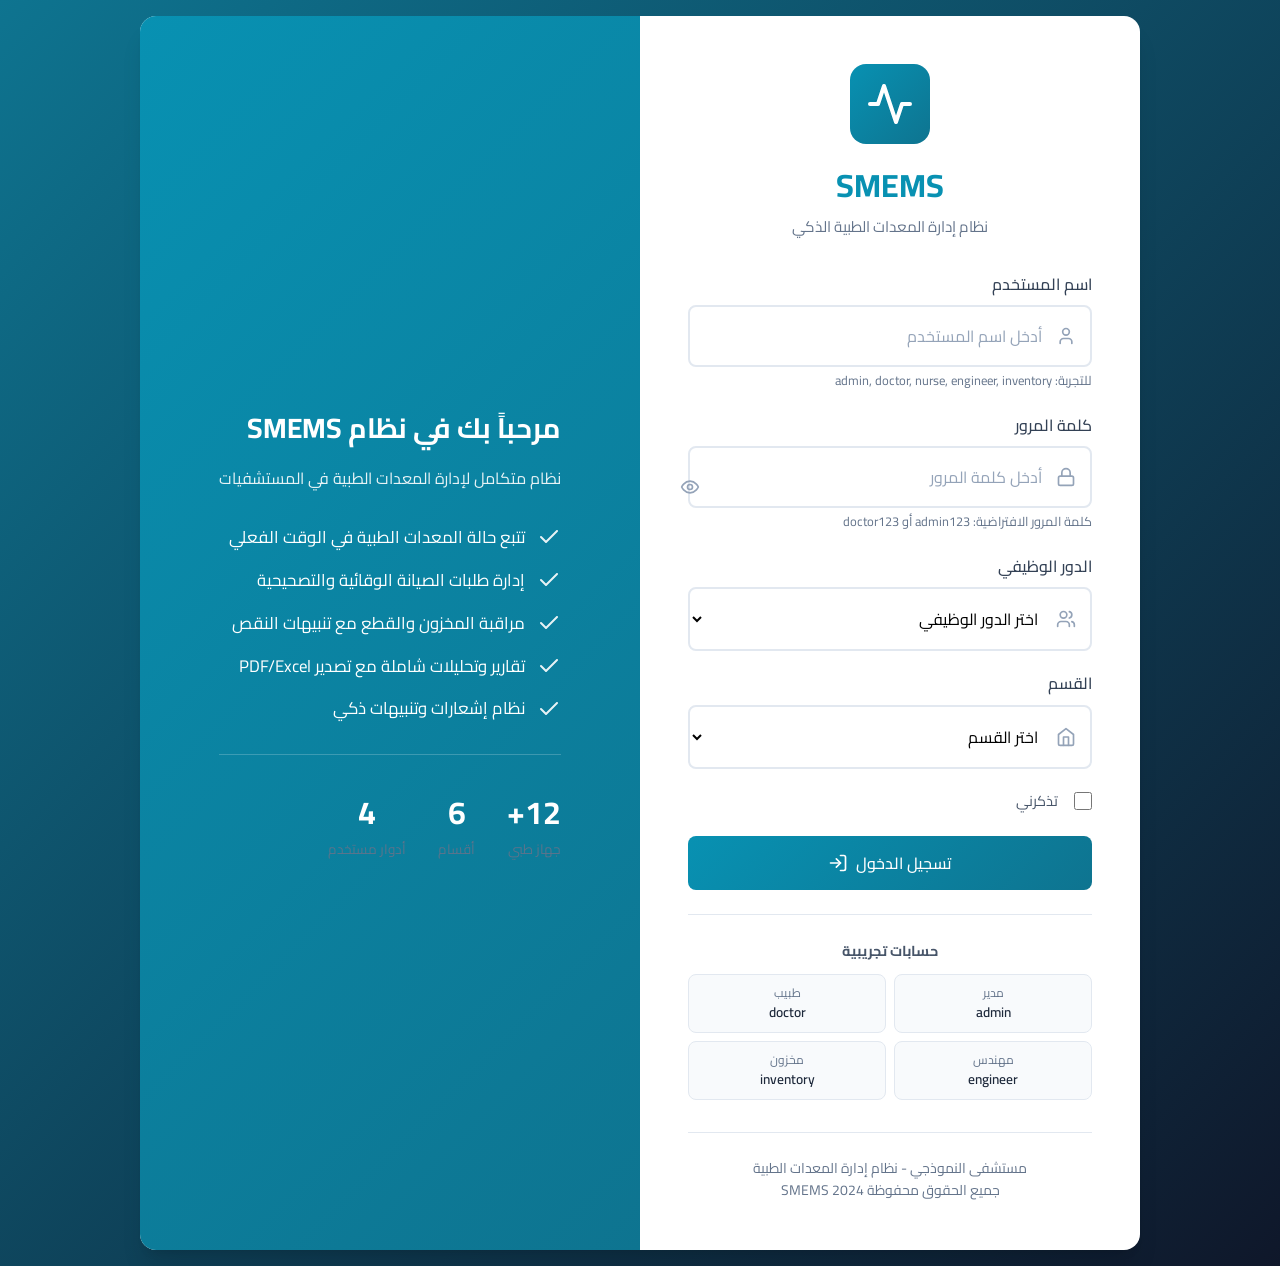
==== commit 7d5cd75c: "feat: migrate project to static data and HTML, CSS, JS only Convert to static data storage and updat" ====
--- a/b_2g95BIPYemA/public/index.html
+++ b/b_2g95BIPYemA/public/index.html
@@ -30,6 +30,7 @@
                         </svg>
                         <input type="text" id="username" name="username" placeholder="أدخل اسم المستخدم" required>
                     </div>
+                    <small class="form-hint">للتجربة: admin, doctor, nurse, engineer, inventory</small>
                 </div>
                 
                 <div class="form-group">
@@ -47,6 +48,7 @@
                             </svg>
                         </button>
                     </div>
+                    <small class="form-hint">كلمة المرور الافتراضية: admin123 أو doctor123</small>
                 </div>
                 
                 <div class="form-group">
@@ -58,17 +60,17 @@
                             <path d="M22 21v-2a4 4 0 0 0-3-3.87"/>
                             <path d="M16 3.13a4 4 0 0 1 0 7.75"/>
                         </svg>
-                        <select id="role" name="role" required>
+                        <select id="role" name="role" required onchange="updateDepartmentOptions()">
                             <option value="">اختر الدور الوظيفي</option>
-                            <option value="medical_staff">الطاقم الطبي</option>
-                            <option value="engineer">مهندس الصيانة</option>
-                            <option value="admin">مدير النظام</option>
-                            <option value="inventory_manager">مدير المخزون</option>
+                            <option value="admin">مدير النظام (Admin)</option>
+                            <option value="medical_staff">الطاقم الطبي (Staff)</option>
+                            <option value="engineer">مهندس الصيانة (Engineer)</option>
+                            <option value="inventory_manager">أمين المخزون (Inventory)</option>
                         </select>
                     </div>
                 </div>
                 
-                <div class="form-group">
+                <div class="form-group" id="departmentGroup">
                     <label for="department">القسم</label>
                     <div class="input-wrapper">
                         <svg xmlns="http://www.w3.org/2000/svg" width="20" height="20" viewBox="0 0 24 24" fill="none" stroke="currentColor" stroke-width="2" stroke-linecap="round" stroke-linejoin="round">
@@ -93,7 +95,6 @@
                         <span class="checkmark"></span>
                         تذكرني
                     </label>
-                    <a href="#" class="forgot-password">نسيت كلمة المرور؟</a>
                 </div>
                 
                 <button type="submit" class="btn btn-primary btn-block">
@@ -106,8 +107,32 @@
                 </button>
             </form>
             
+            <!-- Demo Accounts Info -->
+            <div class="demo-accounts">
+                <h4>حسابات تجريبية</h4>
+                <div class="demo-accounts-grid">
+                    <div class="demo-account" onclick="fillDemoAccount('admin', 'admin123', 'admin', 'all')">
+                        <span class="demo-role">مدير</span>
+                        <span class="demo-user">admin</span>
+                    </div>
+                    <div class="demo-account" onclick="fillDemoAccount('doctor', 'doctor123', 'medical_staff', 'cardiology')">
+                        <span class="demo-role">طبيب</span>
+                        <span class="demo-user">doctor</span>
+                    </div>
+                    <div class="demo-account" onclick="fillDemoAccount('engineer', 'eng123', 'engineer', 'all')">
+                        <span class="demo-role">مهندس</span>
+                        <span class="demo-user">engineer</span>
+                    </div>
+                    <div class="demo-account" onclick="fillDemoAccount('inventory', 'inv123', 'inventory_manager', 'all')">
+                        <span class="demo-role">مخزون</span>
+                        <span class="demo-user">inventory</span>
+                    </div>
+                </div>
+            </div>
+            
             <div class="login-footer">
-                <p>جميع الحقوق محفوظة &copy; 2024 SMEMS</p>
+                <p>مستشفى النموذجي - نظام إدارة المعدات الطبية</p>
+                <p>جميع الحقوق محفوظة 2024 SMEMS</p>
             </div>
         </div>
         
@@ -120,34 +145,153 @@
                         <svg xmlns="http://www.w3.org/2000/svg" width="24" height="24" viewBox="0 0 24 24" fill="none" stroke="currentColor" stroke-width="2" stroke-linecap="round" stroke-linejoin="round">
                             <polyline points="20 6 9 17 4 12"/>
                         </svg>
-                        <span>تتبع حالة المعدات الطبية</span>
-                    </li>
-                    <li>
-                        <svg xmlns="http://www.w3.org/2000/svg" width="24" height="24" viewBox="0 0 24 24" fill="none" stroke="currentColor" stroke-width="2" stroke-linecap="round" stroke-linejoin="round">
-                            <polyline points="20 6 9 17 4 12"/>
-                        </svg>
-                        <span>إدارة طلبات الصيانة</span>
-                    </li>
-                    <li>
-                        <svg xmlns="http://www.w3.org/2000/svg" width="24" height="24" viewBox="0 0 24 24" fill="none" stroke="currentColor" stroke-width="2" stroke-linecap="round" stroke-linejoin="round">
-                            <polyline points="20 6 9 17 4 12"/>
-                        </svg>
-                        <span>مراقبة المخزون والقطع</span>
-                    </li>
-                    <li>
-                        <svg xmlns="http://www.w3.org/2000/svg" width="24" height="24" viewBox="0 0 24 24" fill="none" stroke="currentColor" stroke-width="2" stroke-linecap="round" stroke-linejoin="round">
-                            <polyline points="20 6 9 17 4 12"/>
-                        </svg>
-                        <span>تقارير وتحليلات شاملة</span>
+                        <span>تتبع حالة المعدات الطبية في الوقت الفعلي</span>
+                    </li>
+                    <li>
+                        <svg xmlns="http://www.w3.org/2000/svg" width="24" height="24" viewBox="0 0 24 24" fill="none" stroke="currentColor" stroke-width="2" stroke-linecap="round" stroke-linejoin="round">
+                            <polyline points="20 6 9 17 4 12"/>
+                        </svg>
+                        <span>إدارة طلبات الصيانة الوقائية والتصحيحية</span>
+                    </li>
+                    <li>
+                        <svg xmlns="http://www.w3.org/2000/svg" width="24" height="24" viewBox="0 0 24 24" fill="none" stroke="currentColor" stroke-width="2" stroke-linecap="round" stroke-linejoin="round">
+                            <polyline points="20 6 9 17 4 12"/>
+                        </svg>
+                        <span>مراقبة المخزون والقطع مع تنبيهات النقص</span>
+                    </li>
+                    <li>
+                        <svg xmlns="http://www.w3.org/2000/svg" width="24" height="24" viewBox="0 0 24 24" fill="none" stroke="currentColor" stroke-width="2" stroke-linecap="round" stroke-linejoin="round">
+                            <polyline points="20 6 9 17 4 12"/>
+                        </svg>
+                        <span>تقارير وتحليلات شاملة مع تصدير PDF/Excel</span>
+                    </li>
+                    <li>
+                        <svg xmlns="http://www.w3.org/2000/svg" width="24" height="24" viewBox="0 0 24 24" fill="none" stroke="currentColor" stroke-width="2" stroke-linecap="round" stroke-linejoin="round">
+                            <polyline points="20 6 9 17 4 12"/>
+                        </svg>
+                        <span>نظام إشعارات وتنبيهات ذكي</span>
                     </li>
                 </ul>
+                
+                <div class="info-stats">
+                    <div class="info-stat">
+                        <span class="stat-number">12+</span>
+                        <span class="stat-label">جهاز طبي</span>
+                    </div>
+                    <div class="info-stat">
+                        <span class="stat-number">6</span>
+                        <span class="stat-label">أقسام</span>
+                    </div>
+                    <div class="info-stat">
+                        <span class="stat-number">4</span>
+                        <span class="stat-label">أدوار مستخدم</span>
+                    </div>
+                </div>
             </div>
         </div>
     </div>
     
     <div id="toast" class="toast"></div>
     
+    <script src="data.js"></script>
     <script src="apiService.js"></script>
-    <script src="script.js"></script>
+    <script>
+        // Check if already logged in
+        document.addEventListener('DOMContentLoaded', function() {
+            if (AuthAPI.isAuthenticated()) {
+                window.location.href = 'dashboard.html';
+            }
+        });
+
+        function togglePassword() {
+            const passwordInput = document.getElementById('password');
+            const eyeIcon = document.querySelector('.toggle-password .eye-icon');
+            
+            if (passwordInput.type === 'password') {
+                passwordInput.type = 'text';
+            } else {
+                passwordInput.type = 'password';
+            }
+        }
+
+        function updateDepartmentOptions() {
+            const role = document.getElementById('role').value;
+            const departmentGroup = document.getElementById('departmentGroup');
+            const departmentSelect = document.getElementById('department');
+            
+            // Admin, Engineer, and Inventory Manager have access to all departments
+            if (role === 'admin' || role === 'engineer' || role === 'inventory_manager') {
+                departmentSelect.innerHTML = '<option value="all">جميع الأقسام</option>';
+                departmentSelect.value = 'all';
+                departmentGroup.style.display = 'none';
+            } else {
+                departmentSelect.innerHTML = `
+                    <option value="">اختر القسم</option>
+                    <option value="cardiology">قسم القلب</option>
+                    <option value="radiology">قسم الأشعة</option>
+                    <option value="icu">العناية المركزة</option>
+                    <option value="emergency">الطوارئ</option>
+                    <option value="surgery">الجراحة</option>
+                    <option value="laboratory">المختبر</option>
+                `;
+                departmentGroup.style.display = 'block';
+            }
+        }
+
+        function fillDemoAccount(username, password, role, department) {
+            document.getElementById('username').value = username;
+            document.getElementById('password').value = password;
+            document.getElementById('role').value = role;
+            updateDepartmentOptions();
+            document.getElementById('department').value = department;
+            
+            showToast('تم ملء بيانات الحساب التجريبي', 'success');
+        }
+
+        function showToast(message, type = 'info') {
+            const toast = document.getElementById('toast');
+            toast.textContent = message;
+            toast.className = `toast ${type} show`;
+            
+            setTimeout(() => {
+                toast.classList.remove('show');
+            }, 3000);
+        }
+
+        // Login form handler
+        document.getElementById('loginForm').addEventListener('submit', function(e) {
+            e.preventDefault();
+            
+            const username = document.getElementById('username').value;
+            const password = document.getElementById('password').value;
+            const role = document.getElementById('role').value;
+            const department = document.getElementById('department').value;
+            
+            if (!username || !password || !role || !department) {
+                showToast('يرجى ملء جميع الحقول', 'error');
+                return;
+            }
+            
+            const submitBtn = this.querySelector('button[type="submit"]');
+            submitBtn.disabled = true;
+            submitBtn.innerHTML = '<span class="spinner" style="width:20px;height:20px;border-width:2px;"></span>';
+            
+            // Simulate login delay
+            setTimeout(() => {
+                const result = AuthAPI.login(username, password, role, department);
+                
+                if (result.success) {
+                    showToast('تم تسجيل الدخول بنجاح', 'success');
+                    setTimeout(() => {
+                        window.location.href = 'dashboard.html';
+                    }, 500);
+                } else {
+                    showToast(result.message || 'فشل تسجيل الدخول', 'error');
+                    submitBtn.disabled = false;
+                    submitBtn.innerHTML = '<span>تسجيل الدخول</span><svg xmlns="http://www.w3.org/2000/svg" width="20" height="20" viewBox="0 0 24 24" fill="none" stroke="currentColor" stroke-width="2" stroke-linecap="round" stroke-linejoin="round"><path d="M15 3h4a2 2 0 0 1 2 2v14a2 2 0 0 1-2 2h-4"/><polyline points="10 17 15 12 10 7"/><line x1="15" x2="3" y1="12" y2="12"/></svg>';
+                }
+            }, 500);
+        });
+    </script>
 </body>
 </html>
--- a/b_2g95BIPYemA/public/style.css
+++ b/b_2g95BIPYemA/public/style.css
@@ -316,6 +316,79 @@
 .login-footer p {
     font-size: 0.875rem;
     color: var(--gray-500);
+}
+
+/* Demo Accounts */
+.demo-accounts {
+    margin-top: 1.5rem;
+    padding-top: 1.5rem;
+    border-top: 1px solid var(--gray-200);
+}
+
+.demo-accounts h4 {
+    font-size: 0.9rem;
+    color: var(--gray-600);
+    margin-bottom: 0.75rem;
+    text-align: center;
+}
+
+.demo-accounts-grid {
+    display: grid;
+    grid-template-columns: repeat(2, 1fr);
+    gap: 0.5rem;
+}
+
+.demo-account {
+    padding: 0.5rem 0.75rem;
+    background-color: var(--gray-50);
+    border: 1px solid var(--gray-200);
+    border-radius: var(--radius);
+    cursor: pointer;
+    transition: all var(--transition);
+    display: flex;
+    flex-direction: column;
+    align-items: center;
+}
+
+.demo-account:hover {
+    background-color: var(--primary-light);
+    border-color: var(--primary-color);
+}
+
+.demo-role {
+    font-size: 0.75rem;
+    color: var(--gray-500);
+}
+
+.demo-user {
+    font-weight: 600;
+    color: var(--gray-800);
+    font-size: 0.85rem;
+}
+
+/* Info Stats */
+.info-stats {
+    display: flex;
+    gap: 2rem;
+    margin-top: 2rem;
+    padding-top: 2rem;
+    border-top: 1px solid rgba(255,255,255,0.2);
+}
+
+.info-stat {
+    display: flex;
+    flex-direction: column;
+    align-items: center;
+}
+
+.stat-number {
+    font-size: 2rem;
+    font-weight: 700;
+}
+
+.stat-label {
+    font-size: 0.85rem;
+    opacity: 0.9;
 }
 
 .login-info {
@@ -3360,3 +3433,418 @@
         page-break-inside: avoid;
     }
 }
+
+/* ==================== DASHBOARD SPECIFIC ==================== */
+.dashboard-content {
+    animation: fadeIn 0.3s ease;
+}
+
+.page-header {
+    margin-bottom: 1.5rem;
+}
+
+.page-header h2 {
+    font-size: 1.5rem;
+    font-weight: 700;
+    color: var(--gray-800);
+    margin-bottom: 0.25rem;
+}
+
+.page-header p {
+    color: var(--gray-500);
+    font-size: 0.95rem;
+}
+
+/* Quick Actions */
+.quick-actions {
+    margin-bottom: 2rem;
+}
+
+.quick-actions h3 {
+    font-size: 1rem;
+    font-weight: 600;
+    color: var(--gray-700);
+    margin-bottom: 1rem;
+}
+
+.actions-grid {
+    display: grid;
+    grid-template-columns: repeat(auto-fit, minmax(140px, 1fr));
+    gap: 1rem;
+}
+
+.action-card {
+    display: flex;
+    flex-direction: column;
+    align-items: center;
+    gap: 0.75rem;
+    padding: 1.25rem 1rem;
+    background-color: var(--white);
+    border-radius: var(--radius-md);
+    box-shadow: var(--shadow);
+    transition: all var(--transition);
+    cursor: pointer;
+    text-decoration: none;
+}
+
+.action-card:hover {
+    transform: translateY(-3px);
+    box-shadow: var(--shadow-md);
+}
+
+.action-icon {
+    width: 48px;
+    height: 48px;
+    border-radius: var(--radius);
+    background: linear-gradient(135deg, var(--primary-color) 0%, var(--primary-dark) 100%);
+    display: flex;
+    align-items: center;
+    justify-content: center;
+    color: var(--white);
+}
+
+.action-card span {
+    font-weight: 500;
+    color: var(--gray-700);
+    font-size: 0.9rem;
+}
+
+/* Dashboard Grid */
+.dashboard-grid {
+    display: grid;
+    grid-template-columns: repeat(2, 1fr);
+    gap: 1.5rem;
+    margin-bottom: 1.5rem;
+}
+
+@media (max-width: 1024px) {
+    .dashboard-grid {
+        grid-template-columns: 1fr;
+    }
+}
+
+/* Dashboard Sections */
+.dashboard-section {
+    background-color: var(--white);
+    border-radius: var(--radius-md);
+    padding: 1.5rem;
+    box-shadow: var(--shadow);
+}
+
+.section-header {
+    display: flex;
+    justify-content: space-between;
+    align-items: center;
+    margin-bottom: 1rem;
+}
+
+.section-header h3 {
+    font-size: 1rem;
+    font-weight: 600;
+    color: var(--gray-800);
+}
+
+/* Stats Row */
+.stats-row {
+    display: flex;
+    gap: 1.5rem;
+    margin-bottom: 1rem;
+}
+
+.mini-stat {
+    display: flex;
+    flex-direction: column;
+    align-items: center;
+    flex: 1;
+    padding: 1rem;
+    background-color: var(--gray-50);
+    border-radius: var(--radius);
+}
+
+.mini-stat-value {
+    font-size: 1.75rem;
+    font-weight: 700;
+    color: var(--primary-color);
+}
+
+.mini-stat-label {
+    font-size: 0.8rem;
+    color: var(--gray-500);
+    margin-top: 0.25rem;
+}
+
+/* Recent List */
+.recent-list {
+    display: flex;
+    flex-direction: column;
+    gap: 0.75rem;
+}
+
+.recent-item {
+    display: flex;
+    align-items: center;
+    gap: 1rem;
+    padding: 0.875rem 1rem;
+    background-color: var(--gray-50);
+    border-radius: var(--radius);
+    transition: background-color var(--transition);
+}
+
+.recent-item:hover {
+    background-color: var(--gray-100);
+}
+
+.recent-icon {
+    width: 40px;
+    height: 40px;
+    border-radius: var(--radius);
+    display: flex;
+    align-items: center;
+    justify-content: center;
+    flex-shrink: 0;
+}
+
+.recent-icon.pending,
+.recent-icon.high {
+    background-color: var(--warning-light);
+    color: var(--warning-color);
+}
+
+.recent-icon.in_progress {
+    background-color: var(--info-light);
+    color: var(--info-color);
+}
+
+.recent-icon.completed {
+    background-color: var(--success-light);
+    color: var(--success-color);
+}
+
+.recent-icon.critical,
+.recent-icon.danger {
+    background-color: var(--danger-light);
+    color: var(--danger-color);
+}
+
+.recent-info {
+    flex: 1;
+    min-width: 0;
+}
+
+.recent-info h4 {
+    font-size: 0.9rem;
+    font-weight: 600;
+    color: var(--gray-800);
+    white-space: nowrap;
+    overflow: hidden;
+    text-overflow: ellipsis;
+}
+
+.recent-info p {
+    font-size: 0.8rem;
+    color: var(--gray-500);
+}
+
+/* Alert */
+.alert {
+    display: flex;
+    align-items: center;
+    gap: 0.75rem;
+    padding: 1rem 1.25rem;
+    border-radius: var(--radius);
+    margin-bottom: 1.5rem;
+}
+
+.alert-warning {
+    background-color: var(--warning-light);
+    color: #92400e;
+}
+
+.alert-danger {
+    background-color: var(--danger-light);
+    color: var(--danger-color);
+}
+
+.alert-success {
+    background-color: var(--success-light);
+    color: #065f46;
+}
+
+.alert span {
+    flex: 1;
+    font-size: 0.9rem;
+}
+
+/* Activity Timeline */
+.activity-timeline {
+    display: flex;
+    flex-direction: column;
+    gap: 1rem;
+}
+
+.activity-item {
+    display: flex;
+    gap: 1rem;
+    padding-right: 1rem;
+    position: relative;
+}
+
+.activity-item::before {
+    content: '';
+    position: absolute;
+    right: 0;
+    top: 1.5rem;
+    bottom: -1rem;
+    width: 2px;
+    background-color: var(--gray-200);
+}
+
+.activity-item:last-child::before {
+    display: none;
+}
+
+.activity-icon {
+    width: 32px;
+    height: 32px;
+    border-radius: 50%;
+    background-color: var(--gray-100);
+    display: flex;
+    align-items: center;
+    justify-content: center;
+    flex-shrink: 0;
+    z-index: 1;
+}
+
+.activity-icon.maintenance {
+    background-color: var(--warning-light);
+    color: var(--warning-color);
+}
+
+.activity-icon.device {
+    background-color: var(--info-light);
+    color: var(--info-color);
+}
+
+.activity-icon.inventory {
+    background-color: var(--success-light);
+    color: var(--success-color);
+}
+
+.activity-icon.user {
+    background-color: var(--primary-light);
+    color: var(--primary-color);
+}
+
+.activity-content {
+    flex: 1;
+}
+
+.activity-content h4 {
+    font-size: 0.9rem;
+    font-weight: 600;
+    color: var(--gray-800);
+}
+
+.activity-content p {
+    font-size: 0.8rem;
+    color: var(--gray-500);
+    margin: 0.25rem 0;
+}
+
+.activity-time {
+    font-size: 0.75rem;
+    color: var(--gray-400);
+}
+
+/* KPI Trend */
+.kpi-trend {
+    display: flex;
+    align-items: center;
+    gap: 0.25rem;
+    margin-top: 0.5rem;
+    font-size: 0.8rem;
+    font-weight: 500;
+}
+
+.kpi-trend.up {
+    color: var(--success-color);
+}
+
+.kpi-trend.down {
+    color: var(--danger-color);
+}
+
+/* Nav Item Logout */
+.logout-nav {
+    color: var(--danger-color) !important;
+    cursor: pointer;
+}
+
+.logout-nav:hover {
+    background-color: rgba(239, 68, 68, 0.1) !important;
+}
+
+/* Notifications Wrapper */
+.notifications-wrapper {
+    position: relative;
+}
+
+/* Empty Notifications */
+.empty-notifications {
+    padding: 2rem;
+    text-align: center;
+    color: var(--gray-500);
+}
+
+/* Fix Modal */
+.modal {
+    position: fixed;
+    top: 0;
+    left: 0;
+    right: 0;
+    bottom: 0;
+    background-color: rgba(0, 0, 0, 0.5);
+    display: flex;
+    align-items: center;
+    justify-content: center;
+    z-index: 1000;
+    padding: 1rem;
+    opacity: 0;
+    visibility: hidden;
+    transition: all var(--transition);
+}
+
+.modal.active {
+    opacity: 1;
+    visibility: visible;
+}
+
+.modal-content {
+    background-color: var(--white);
+    border-radius: var(--radius-lg);
+    width: 100%;
+    max-width: 600px;
+    max-height: 90vh;
+    overflow: hidden;
+    display: flex;
+    flex-direction: column;
+    transform: scale(0.95) translateY(20px);
+    transition: transform var(--transition);
+}
+
+.modal.active .modal-content {
+    transform: scale(1) translateY(0);
+}
+
+.modal-lg .modal-content,
+.modal-content.modal-lg {
+    max-width: 800px;
+}
+
+/* Text helpers */
+.text-muted {
+    color: var(--gray-500);
+    font-size: 0.9rem;
+    text-align: center;
+    padding: 1rem;
+}
